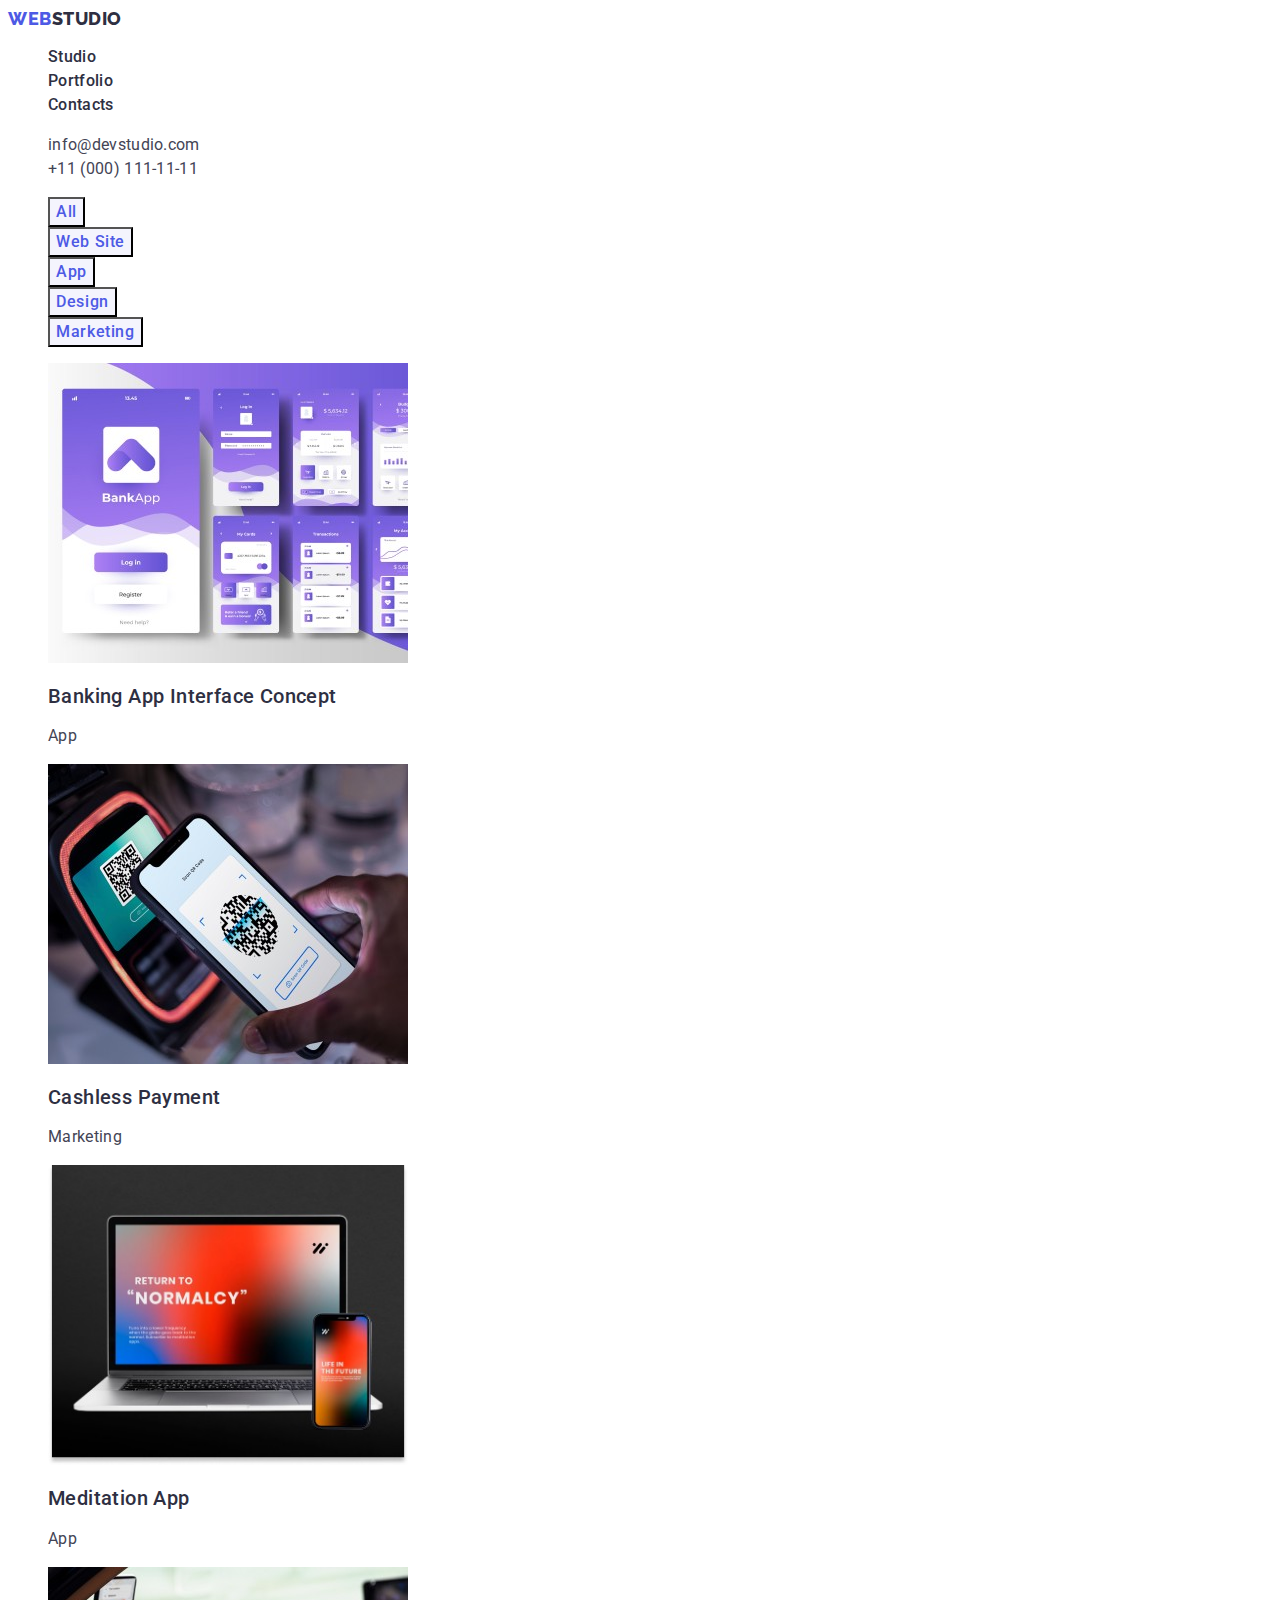
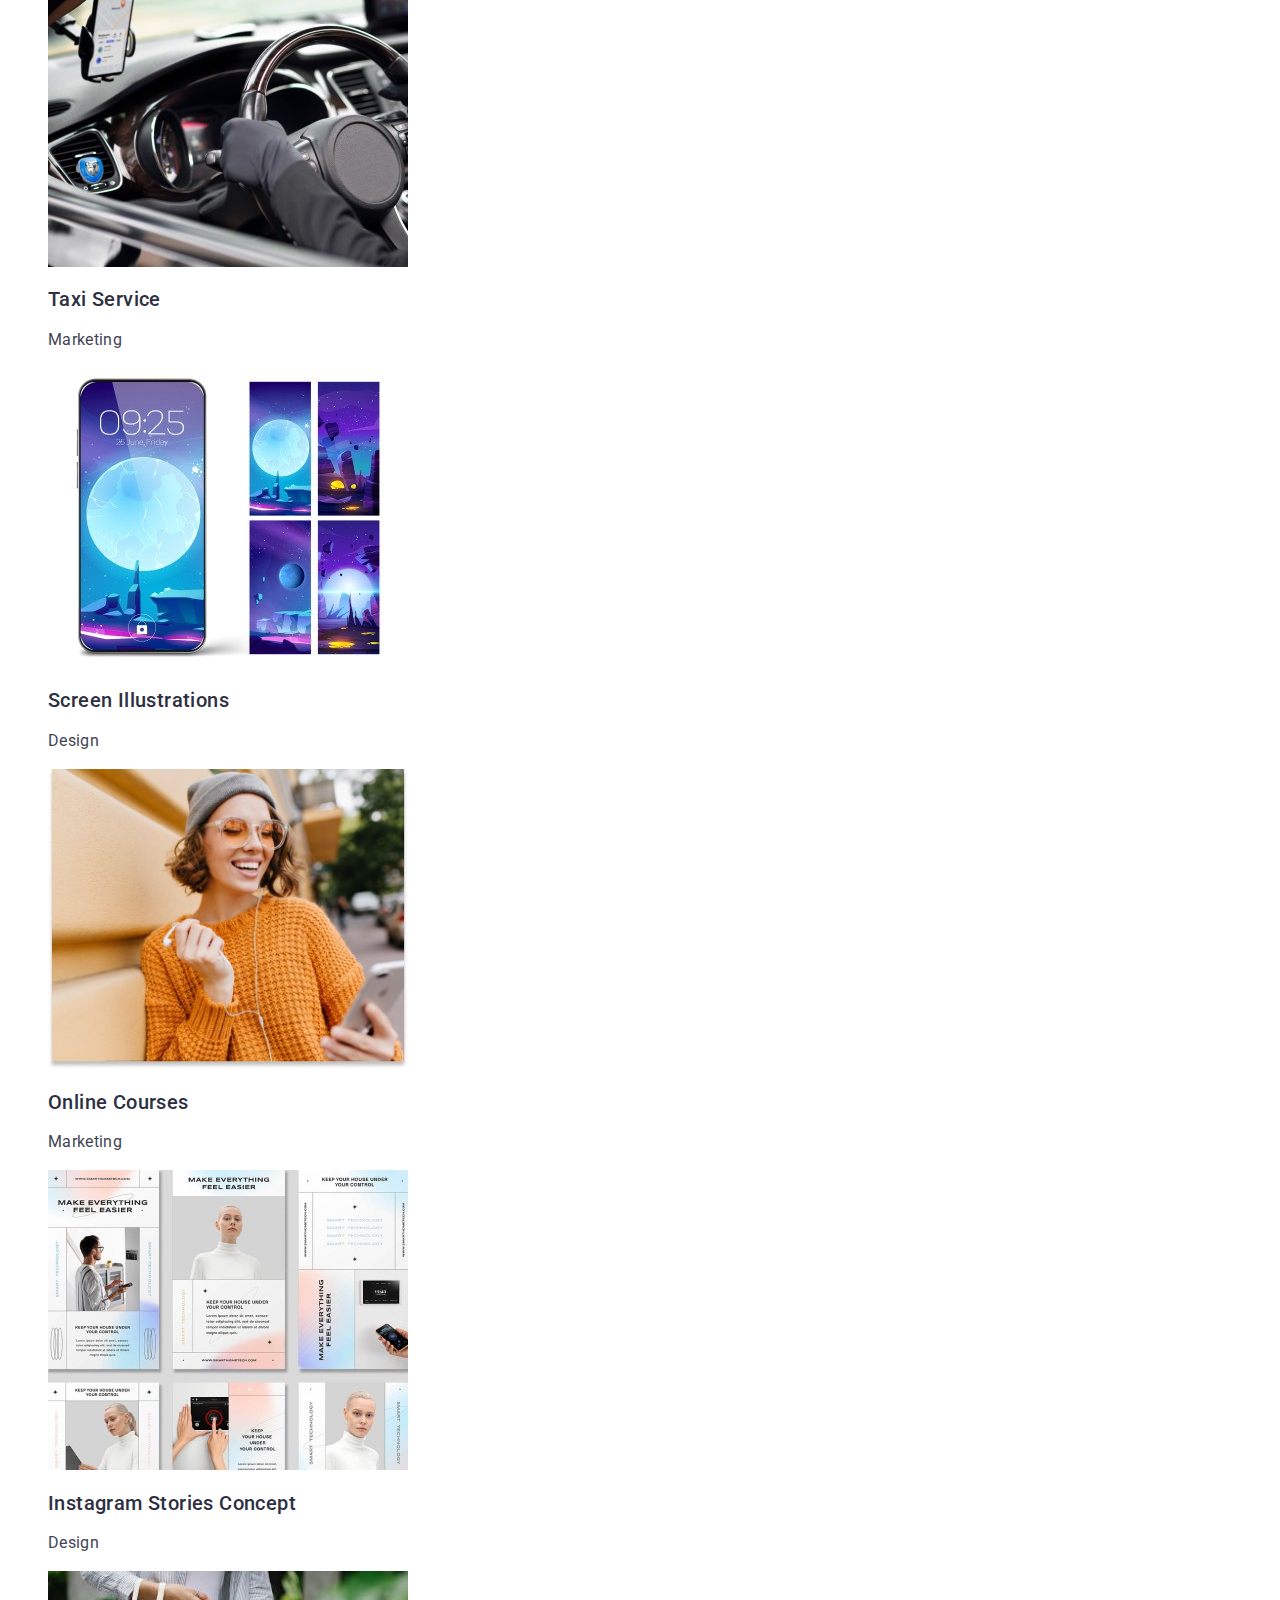
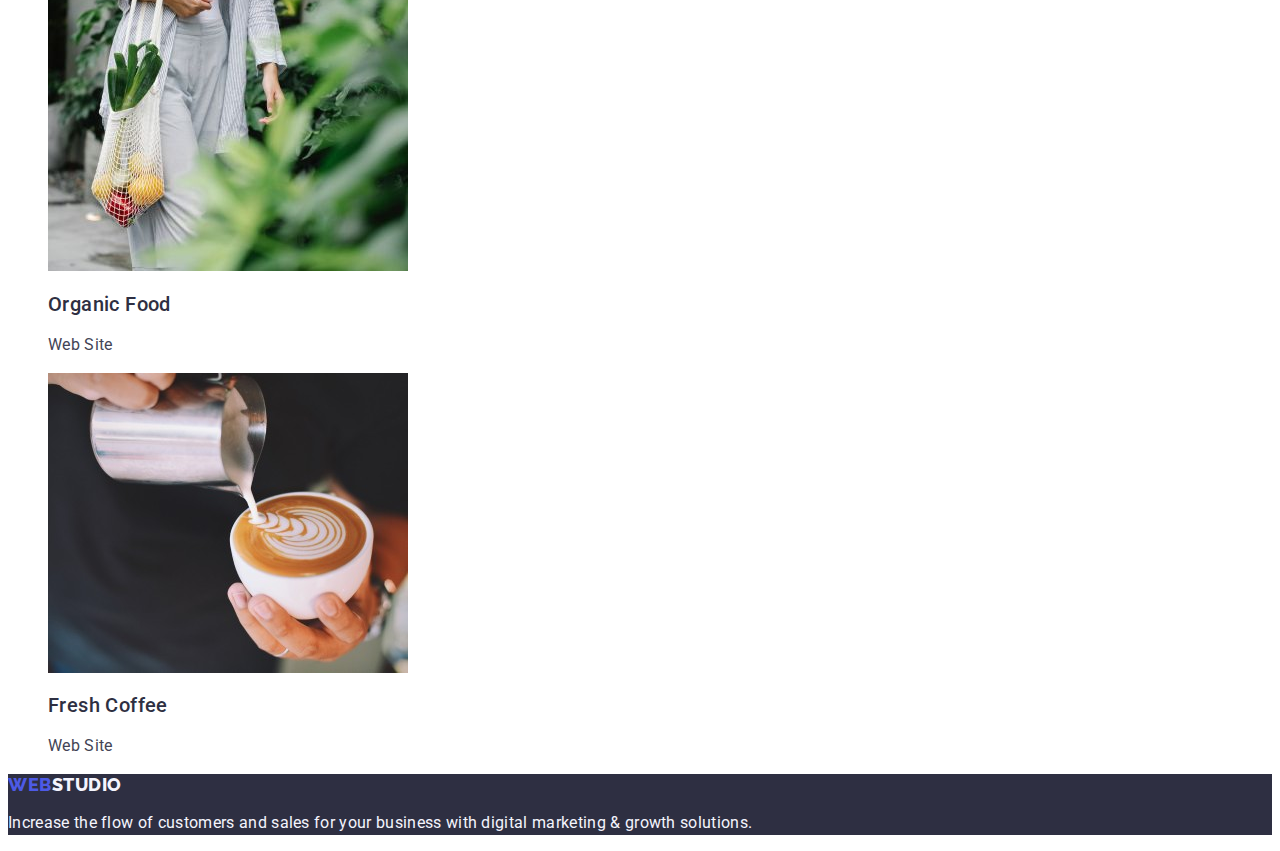
==== portfolio.html @ f13e08d4 "Start" ====
<!DOCTYPE html>
<html lang="en">

<head>
    <meta charset="UTF-8">
    <meta http-equiv="X-UA-Compatible" content="IE=edge">
    <meta name="viewport" content="width=device-width, initial-scale=1.0">
    <meta name="description" content="WebStudio main page">
    <title>WebStudio - Effective Solutions for Your Business!</title>
    <link rel="preconnect" href="https://fonts.googleapis.com">
    <link rel="preconnect" href="https://fonts.gstatic.com" crossorigin>
    <link
        href="https://fonts.googleapis.com/css2?family=Raleway:wght@800&amp;family=Roboto:wght@400;500;700;900&amp;display=swap"
        rel="stylesheet">
    <link rel="stylesheet" href="./css/styles.css">
</head>

<body>
    <header>
        <nav>
            <a href="./index.html" class="logo link">Web<span class="header-studio-color">Studio</span></a>
            <ul class="list">
                <li><a href="./index.html" class="header-link link">Studio</a></li>
                <li><a href="./portfolio.html" class="header-link link">Portfolio</a></li>
                <li><a href="" class="header-link link">Contacts</a></li>
            </ul>
        </nav>
        <address class="header-address">
            <ul class="list">
                <li> <a href="mailto:info@devstudio.com" class="contact-link link">info@devstudio.com</a> </li>
                <li> <a href="tel:+110001111111" class="contact-link link">+11 (000) 111-11-11</a> </li>
            </ul>
        </address>
    </header>

    <main>
        <section>
            <h1 hidden> Our works </h1>

            <ul class="list">
                <li><button type="button" class="portfolio-filter-button">All</button></li>
                <li><button type="button" class="portfolio-filter-button">Web Site</button></li>
                <li><button type="button" class="portfolio-filter-button">App</button></li>
                <li><button type="button" class="portfolio-filter-button">Design</button></li>
                <li><button type="button" class="portfolio-filter-button">Marketing</button></li>
            </ul>

            <ul class="list">
                <li>
                    <a class="link"> <img src="./images/banking-app-interface.jpg" alt="The interface of a banking app"
                            width="360" height="300">
                        <h2 class="portfolio-project-subhead">Banking App Interface Concept</h2>
                        <p class="portfolio-project-text">App</p>
                    </a>
                </li>
                <li>
                    <a class="link"> <img src="./images/cashless-payment.jpg" alt="A phone scanning QR code for payment"
                            width="360" height="300">
                        <h2 class="portfolio-project-subhead">Cashless Payment</h2>
                        <p class="portfolio-project-text">Marketing</p>
                    </a>
                </li>
                <li>
                    <a class="link"> <img src="./images/meditation-app.jpg"
                            alt="Interface of the meditation app on laptom and phone" width="360" height="300">
                        <h2 class="portfolio-project-subhead">Meditation App</h2>
                        <p class="portfolio-project-text">App</p>
                    </a>
                </li>
                <li>
                    <a class="link"> <img src="./images/taxi-service.jpg"
                            alt="A man driving a car looking at map on his phone" width="360" height="300">
                        <h2 class="portfolio-project-subhead">Taxi Service</h2>
                        <p class="portfolio-project-text">Marketing</p>
                    </a>
                </li>
                <li>
                    <a class="link"> <img src="./images/screen-illustrations.jpg"
                            alt=" Wallpapers with the Moon on a phone" width="360" height="300">
                        <h2 class="portfolio-project-subhead">Screen Illustrations</h2>
                        <p class="portfolio-project-text">Design</p>
                    </a>
                </li>
                <li>
                    <a class="link"> <img src="./images/online-courses.jpg" alt="A happy woman looking at her phone"
                            width="360" height="300">
                        <h2 class="portfolio-project-subhead">Online Courses</h2>
                        <p class="portfolio-project-text">Marketing</p>
                    </a>
                </li>
                <li>
                    <a class="link"> <img src="./images/instagram-stories.jpg"
                            alt="Various examples of stylelized Instagram stories" width="360" height="300">
                        <h2 class="portfolio-project-subhead">Instagram Stories Concept</h2>
                        <p class="portfolio-project-text">Design</p>
                    </a>
                </li>
                <li>
                    <a class="link"> <img src="./images/organic-food.jpg"
                            alt="A wooman walking with a bag of vegetables" width="360" height="300">
                        <h2 class="portfolio-project-subhead">Organic Food</h2>
                        <p class="portfolio-project-text">Web Site</p>
                    </a>
                </li>
                <li>
                    <a class="link"> <img src="./images/fresh-coffee.jpg" alt="A man pouring himself a cofee"
                            width="360" height="300">
                        <h2 class="portfolio-project-subhead">Fresh Coffee</h2>
                        <p class="portfolio-project-text">Web Site</p>
                    </a>
                </li>
            </ul>
        </section>
    </main>

    <footer class="footer">
        <a href="./index.html" class="logo link">Web<span class="footer-studio-color">Studio</span></a>
        <p class="copyright-text">Increase the flow of customers and sales for your business with digital marketing &
            growth solutions.</p>
    </footer>
</body>

</html>
---- css/styles.css ----
:root {
    --iris-color: #4D5AE5;
    --ocean-color: #404BBF;
    --navyblue-color: #2E2F42;
    --green-color: #31D0AA;
    --slate-color: #434455;
    --light-slate-color: #8E8F99;
    --cornflower-color: #E7E9FC;
    --cloud-color: #F4F4FD;
    --navyblue-modal-color: rgba(46, 47, 66, 0.4);
    --grey-color: rgba(46, 47, 66, 0.7);
    --white-color: #FFFFFF;
    --dairy-color: #FCFCFC;
 }
 
 body {
    font-family: 'Roboto',sans-serif;
    color: #434455;
    background-color: #FFFFFF;
}

.logo {
    color: #4d5ae5;
    font-family: "Raleway", sans-serif;
    font-weight: 800;
    font-size: 18px;
    line-height: 1.17;
    letter-spacing: 0.03em;
    text-transform: uppercase;
}

.link {
    text-decoration: none
}

.list {
    list-style-type: none;
}

.header-studio-color {
    color: #2E2F42;
    font-family: "Raleway", sans-serif;
    font-weight: 800;
    font-size: 18px;
    line-height: 1.17;
    letter-spacing: 0.03em;
    text-transform: uppercase;
}


.header-link {
    font-weight: 500;
    font-size: 16px;
    line-height: 1.5;
    letter-spacing: 0.02em;
    color: #2E2F42;
}

.header-link:hover {
    color: #404BBF;
}

.header-link:focus {
    color: #404BBF;
}

.header-address {
    color: #434455;
    font-style: normal;
}

.contact-link {
    font-weight: 400;
    font-size: 16px;
    line-height: 1.5;
    letter-spacing: 0.02em;
    font-style: normal;
    color: #434455;
}
.contact-link:hover {
    color: #404BBF;
}

.contact-link:focus {
    color: #404BBF;
}

.footer {
    background-color: #2E2F42;
}

.footer-studio-color {
    color: #F4F4FD;
}

.copyright-text {
    font-size: 16px;
    line-height: 1.5;
    letter-spacing: 0.02em;
    color: #F4F4FD;
}

.hero-section {
    background-color: #2E2F42;
}

.hero-head {
    color: #FFFFFF;
    font-weight: 700;
    font-size: 56px;
    line-height: 60px;    
    text-align: center;
    letter-spacing: 0.02em;
    line-height: 1.07;
}

.studio-hero-button {
    background-color: #4D5AE5;
    color: #FFFFFF;
    cursor: pointer;
    font-family: "Roboto", sans-serif;
    font-weight: 500;
    font-size: 16px;
    line-height: 1.5;
    letter-spacing: 0.04em;

}

.studio-hero-button:hover {
    background-color: #404BBF;
}

.studio-hero-button:focus {
    background-color: #404BBF;
}

.about-us-head {
    font-weight: 500;
    font-size: 20px;
    line-height: 1.2;    
    letter-spacing: 0.02em;
    color: #2E2F42;
}

.about-us-text {
    font-size: 16px;
    line-height: 1.5;
    letter-spacing: 0.02em;
    color: #434455;
}

.we-doing-head {
    font-weight: 700;
    font-size: 36px;
    line-height: 1.11;    
    text-align: center;
    letter-spacing: 0.02em;
    text-transform: capitalize;
    color: #2E2F42;
}
.our-team-section {
    background-color: #F4F4FD;
}

.our-team-head {
    font-weight: 700;
    font-size: 36px;
    line-height: 1.11;
    text-align: center;
    letter-spacing: 0.02em;
    text-transform: capitalize;
    color: #2E2F42;
}

.our-team-item {
    background-color: #FFFFFF;
}

.our-team-subhead {
    font-weight: 500;
    font-size: 20px;
    line-height: 1.2;
    text-align: center;
    letter-spacing: 0.02em;
    color: #2E2F42;
}

.our-team-text{
    font-size: 16px;
    line-height: 1.5;
    text-align: center;
    letter-spacing: 0.02em;
    color: #434455;
}

.portfolio-filter-button {
    color: #4D5AE5;
    background-color: #F4F4FD;
    font-family: "Roboto", sans-serif;
    font-weight: 500;
    font-size: 16px;
    line-height: 1.5;
    text-align: center;
    letter-spacing: 0.04em;
    cursor: pointer;
}

.portfolio-filter-button:hover {
    color: #FFFFFF;
    background-color: #404BBF;
}

.portfolio-filter-button:focus {
    color: #FFFFFF;
    background-color: #404BBF;
}

.portfolio-project-subhead {
    font-weight: 500;
    font-size: 20px;
    line-height: 1.2;
    letter-spacing: 0.02em;
    color: #2E2F42;
}

.portfolio-project-text {
    font-size: 16px;
    line-height: 1.5;
    letter-spacing: 0.02em;
    color: #434455;
}
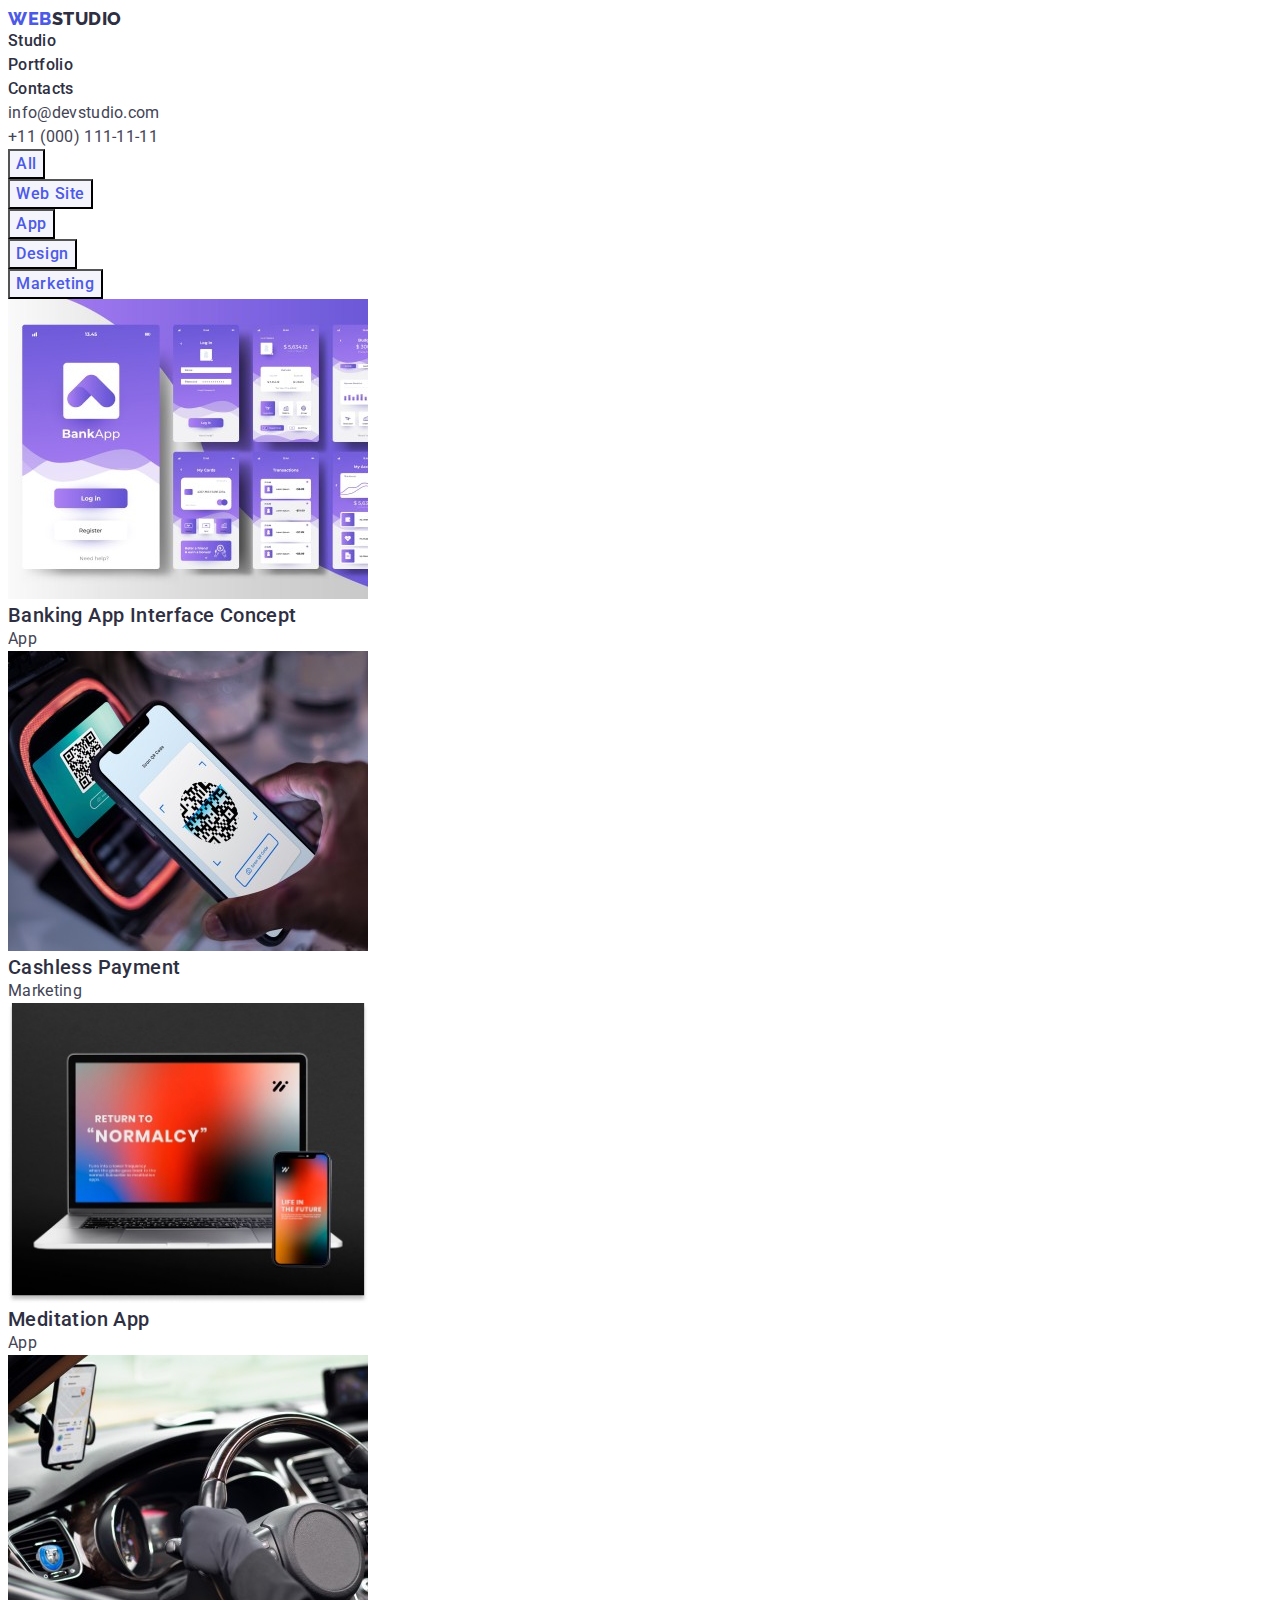
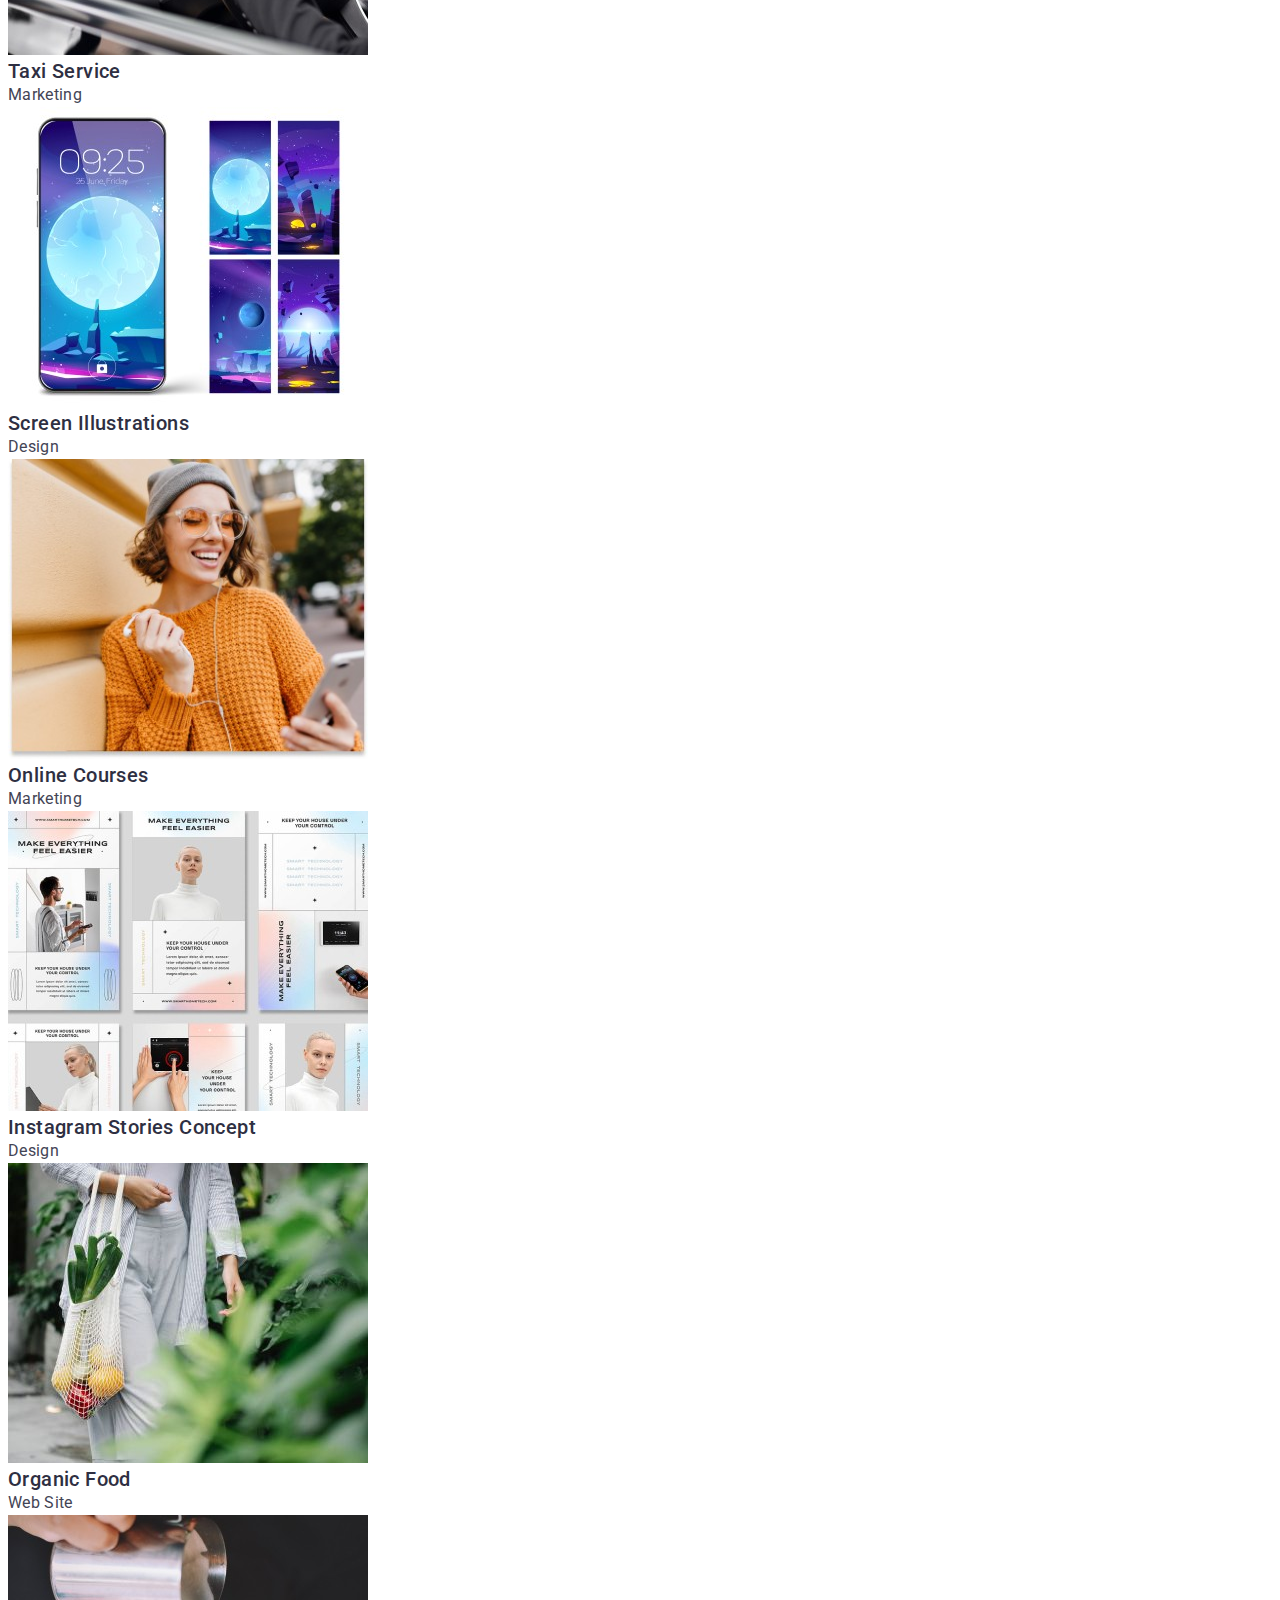
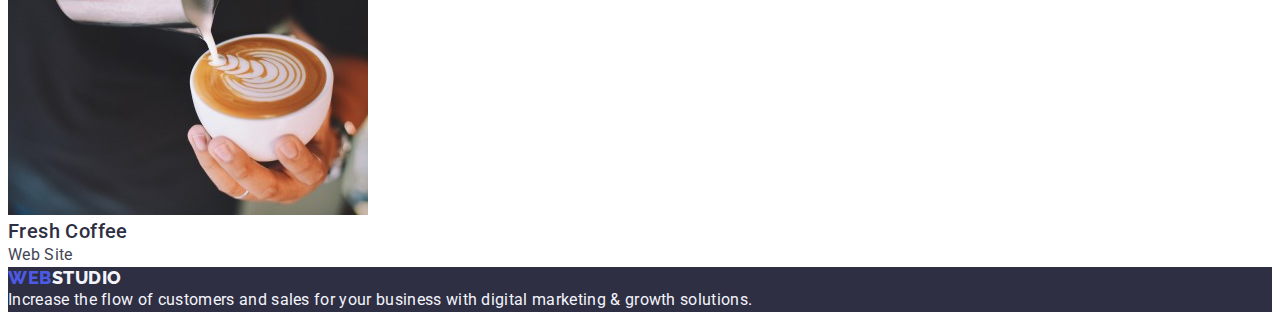
==== commit 414ea6be: "start 1" ====
--- a/portfolio.html
+++ b/portfolio.html
@@ -12,6 +12,10 @@
     <link
         href="https://fonts.googleapis.com/css2?family=Raleway:wght@800&amp;family=Roboto:wght@400;500;700;900&amp;display=swap"
         rel="stylesheet">
+    <link rel="stylesheet" href="https://cdnjs.cloudflare.com/ajax/libs/modern-normalize/2.0.0/modern-normalize.min.css"
+        integrity="sha512-4xo8blKMVCiXpTaLzQSLSw3KFOVPWhm/TRtuPVc4WG6kUgjH6J03IBuG7JZPkcWMxJ5huwaBpOpnwYElP/m6wg=="
+        crossorigin="anonymous" referrerpolicy="no-referrer" />
+
     <link rel="stylesheet" href="./css/styles.css">
 </head>
 
--- a/css/styles.css
+++ b/css/styles.css
@@ -1,231 +1,247 @@
- :root {
-    --iris-color: #4D5AE5;
-    --ocean-color: #404BBF;
-    --navyblue-color: #2E2F42;
-    --green-color: #31D0AA;
-    --slate-color: #434455;
-    --light-slate-color: #8E8F99;
-    --cornflower-color: #E7E9FC;
-    --cloud-color: #F4F4FD;
-    --navyblue-modal-color: rgba(46, 47, 66, 0.4);
-    --grey-color: rgba(46, 47, 66, 0.7);
-    --white-color: #FFFFFF;
-    --dairy-color: #FCFCFC;
- }
- 
- body {
-    font-family: 'Roboto',sans-serif;
-    color: #434455;
-    background-color: #FFFFFF;
+:root {
+  --iris-color: #4d5ae5;
+  --ocean-color: #404bbf;
+  --navyblue-color: #2e2f42;
+  --green-color: #31d0aa;
+  --slate-color: #434455;
+  --light-slate-color: #8e8f99;
+  --cornflower-color: #e7e9fc;
+  --cloud-color: #f4f4fd;
+  --navyblue-modal-color: rgba(46, 47, 66, 0.4);
+  --grey-color: rgba(46, 47, 66, 0.7);
+  --white-color: #ffffff;
+  --dairy-color: #fcfcfc;
+}
+
+body {
+  font-family: "Roboto", sans-serif;
+  color: #434455;
+  background-color: #ffffff;
+}
+
+p,
+ul,
+ol,
+h1,
+h2,
+h3,
+h4,
+h5,
+h6 {
+  margin: 0;
+}
+
+ul {
+  margin-top: 0;
+  margin-bottom: 0;
+  padding-left: 0;
 }
 
 .logo {
-    color: #4d5ae5;
-    font-family: "Raleway", sans-serif;
-    font-weight: 800;
-    font-size: 18px;
-    line-height: 1.17;
-    letter-spacing: 0.03em;
-    text-transform: uppercase;
+  color: #4d5ae5;
+  font-family: "Raleway", sans-serif;
+  font-weight: 800;
+  font-size: 18px;
+  line-height: 1.17;
+  letter-spacing: 0.03em;
+  text-transform: uppercase;
 }
 
 .link {
-    text-decoration: none
+  text-decoration: none;
 }
 
 .list {
-    list-style-type: none;
+  list-style-type: none;
 }
 
 .header-studio-color {
-    color: #2E2F42;
-    font-family: "Raleway", sans-serif;
-    font-weight: 800;
-    font-size: 18px;
-    line-height: 1.17;
-    letter-spacing: 0.03em;
-    text-transform: uppercase;
-}
-
+  color: #2e2f42;
+  font-family: "Raleway", sans-serif;
+  font-weight: 800;
+  font-size: 18px;
+  line-height: 1.17;
+  letter-spacing: 0.03em;
+  text-transform: uppercase;
+}
 
 .header-link {
-    font-weight: 500;
-    font-size: 16px;
-    line-height: 1.5;
-    letter-spacing: 0.02em;
-    color: #2E2F42;
+  font-weight: 500;
+  font-size: 16px;
+  line-height: 1.5;
+  letter-spacing: 0.02em;
+  color: #2e2f42;
 }
 
 .header-link:hover {
-    color: #404BBF;
+  color: #404bbf;
 }
 
 .header-link:focus {
-    color: #404BBF;
+  color: #404bbf;
 }
 
 .header-address {
-    color: #434455;
-    font-style: normal;
+  color: #434455;
+  font-style: normal;
 }
 
 .contact-link {
-    font-weight: 400;
-    font-size: 16px;
-    line-height: 1.5;
-    letter-spacing: 0.02em;
-    font-style: normal;
-    color: #434455;
+  font-weight: 400;
+  font-size: 16px;
+  line-height: 1.5;
+  letter-spacing: 0.02em;
+  font-style: normal;
+  color: #434455;
 }
 .contact-link:hover {
-    color: #404BBF;
+  color: #404bbf;
 }
 
 .contact-link:focus {
-    color: #404BBF;
+  color: #404bbf;
 }
 
 .footer {
-    background-color: #2E2F42;
+  background-color: #2e2f42;
 }
 
 .footer-studio-color {
-    color: #F4F4FD;
+  color: #f4f4fd;
 }
 
 .copyright-text {
-    font-size: 16px;
-    line-height: 1.5;
-    letter-spacing: 0.02em;
-    color: #F4F4FD;
+  font-size: 16px;
+  line-height: 1.5;
+  letter-spacing: 0.02em;
+  color: #f4f4fd;
 }
 
 .hero-section {
-    background-color: #2E2F42;
+  background-color: #2e2f42;
 }
 
 .hero-head {
-    color: #FFFFFF;
-    font-weight: 700;
-    font-size: 56px;
-    line-height: 60px;    
-    text-align: center;
-    letter-spacing: 0.02em;
-    line-height: 1.07;
+  color: #ffffff;
+  font-weight: 700;
+  font-size: 56px;
+  line-height: 60px;
+  text-align: center;
+  letter-spacing: 0.02em;
+  line-height: 1.07;
 }
 
 .studio-hero-button {
-    background-color: #4D5AE5;
-    color: #FFFFFF;
-    cursor: pointer;
-    font-family: "Roboto", sans-serif;
-    font-weight: 500;
-    font-size: 16px;
-    line-height: 1.5;
-    letter-spacing: 0.04em;
-
+  background-color: #4d5ae5;
+  color: #ffffff;
+  cursor: pointer;
+  font-family: "Roboto", sans-serif;
+  font-weight: 500;
+  font-size: 16px;
+  line-height: 1.5;
+  letter-spacing: 0.04em;
 }
 
 .studio-hero-button:hover {
-    background-color: #404BBF;
+  background-color: #404bbf;
 }
 
 .studio-hero-button:focus {
-    background-color: #404BBF;
+  background-color: #404bbf;
 }
 
 .about-us-head {
-    font-weight: 500;
-    font-size: 20px;
-    line-height: 1.2;    
-    letter-spacing: 0.02em;
-    color: #2E2F42;
+  font-weight: 500;
+  font-size: 20px;
+  line-height: 1.2;
+  letter-spacing: 0.02em;
+  color: #2e2f42;
 }
 
 .about-us-text {
-    font-size: 16px;
-    line-height: 1.5;
-    letter-spacing: 0.02em;
-    color: #434455;
+  font-size: 16px;
+  line-height: 1.5;
+  letter-spacing: 0.02em;
+  color: #434455;
 }
 
 .we-doing-head {
-    font-weight: 700;
-    font-size: 36px;
-    line-height: 1.11;    
-    text-align: center;
-    letter-spacing: 0.02em;
-    text-transform: capitalize;
-    color: #2E2F42;
+  font-weight: 700;
+  font-size: 36px;
+  line-height: 1.11;
+  text-align: center;
+  letter-spacing: 0.02em;
+  text-transform: capitalize;
+  color: #2e2f42;
 }
 .our-team-section {
-    background-color: #F4F4FD;
+  background-color: #f4f4fd;
 }
 
 .our-team-head {
-    font-weight: 700;
-    font-size: 36px;
-    line-height: 1.11;
-    text-align: center;
-    letter-spacing: 0.02em;
-    text-transform: capitalize;
-    color: #2E2F42;
+  font-weight: 700;
+  font-size: 36px;
+  line-height: 1.11;
+  text-align: center;
+  letter-spacing: 0.02em;
+  text-transform: capitalize;
+  color: #2e2f42;
 }
 
 .our-team-item {
-    background-color: #FFFFFF;
+  background-color: #ffffff;
 }
 
 .our-team-subhead {
-    font-weight: 500;
-    font-size: 20px;
-    line-height: 1.2;
-    text-align: center;
-    letter-spacing: 0.02em;
-    color: #2E2F42;
-}
-
-.our-team-text{
-    font-size: 16px;
-    line-height: 1.5;
-    text-align: center;
-    letter-spacing: 0.02em;
-    color: #434455;
+  font-weight: 500;
+  font-size: 20px;
+  line-height: 1.2;
+  text-align: center;
+  letter-spacing: 0.02em;
+  color: #2e2f42;
+}
+
+.our-team-text {
+  font-size: 16px;
+  line-height: 1.5;
+  text-align: center;
+  letter-spacing: 0.02em;
+  color: #434455;
 }
 
 .portfolio-filter-button {
-    color: #4D5AE5;
-    background-color: #F4F4FD;
-    font-family: "Roboto", sans-serif;
-    font-weight: 500;
-    font-size: 16px;
-    line-height: 1.5;
-    text-align: center;
-    letter-spacing: 0.04em;
-    cursor: pointer;
+  color: #4d5ae5;
+  background-color: #f4f4fd;
+  font-family: "Roboto", sans-serif;
+  font-weight: 500;
+  font-size: 16px;
+  line-height: 1.5;
+  text-align: center;
+  letter-spacing: 0.04em;
+  cursor: pointer;
 }
 
 .portfolio-filter-button:hover {
-    color: #FFFFFF;
-    background-color: #404BBF;
+  color: #ffffff;
+  background-color: #404bbf;
 }
 
 .portfolio-filter-button:focus {
-    color: #FFFFFF;
-    background-color: #404BBF;
+  color: #ffffff;
+  background-color: #404bbf;
 }
 
 .portfolio-project-subhead {
-    font-weight: 500;
-    font-size: 20px;
-    line-height: 1.2;
-    letter-spacing: 0.02em;
-    color: #2E2F42;
+  font-weight: 500;
+  font-size: 20px;
+  line-height: 1.2;
+  letter-spacing: 0.02em;
+  color: #2e2f42;
 }
 
 .portfolio-project-text {
-    font-size: 16px;
-    line-height: 1.5;
-    letter-spacing: 0.02em;
-    color: #434455;
-}+  font-size: 16px;
+  line-height: 1.5;
+  letter-spacing: 0.02em;
+  color: #434455;
+}
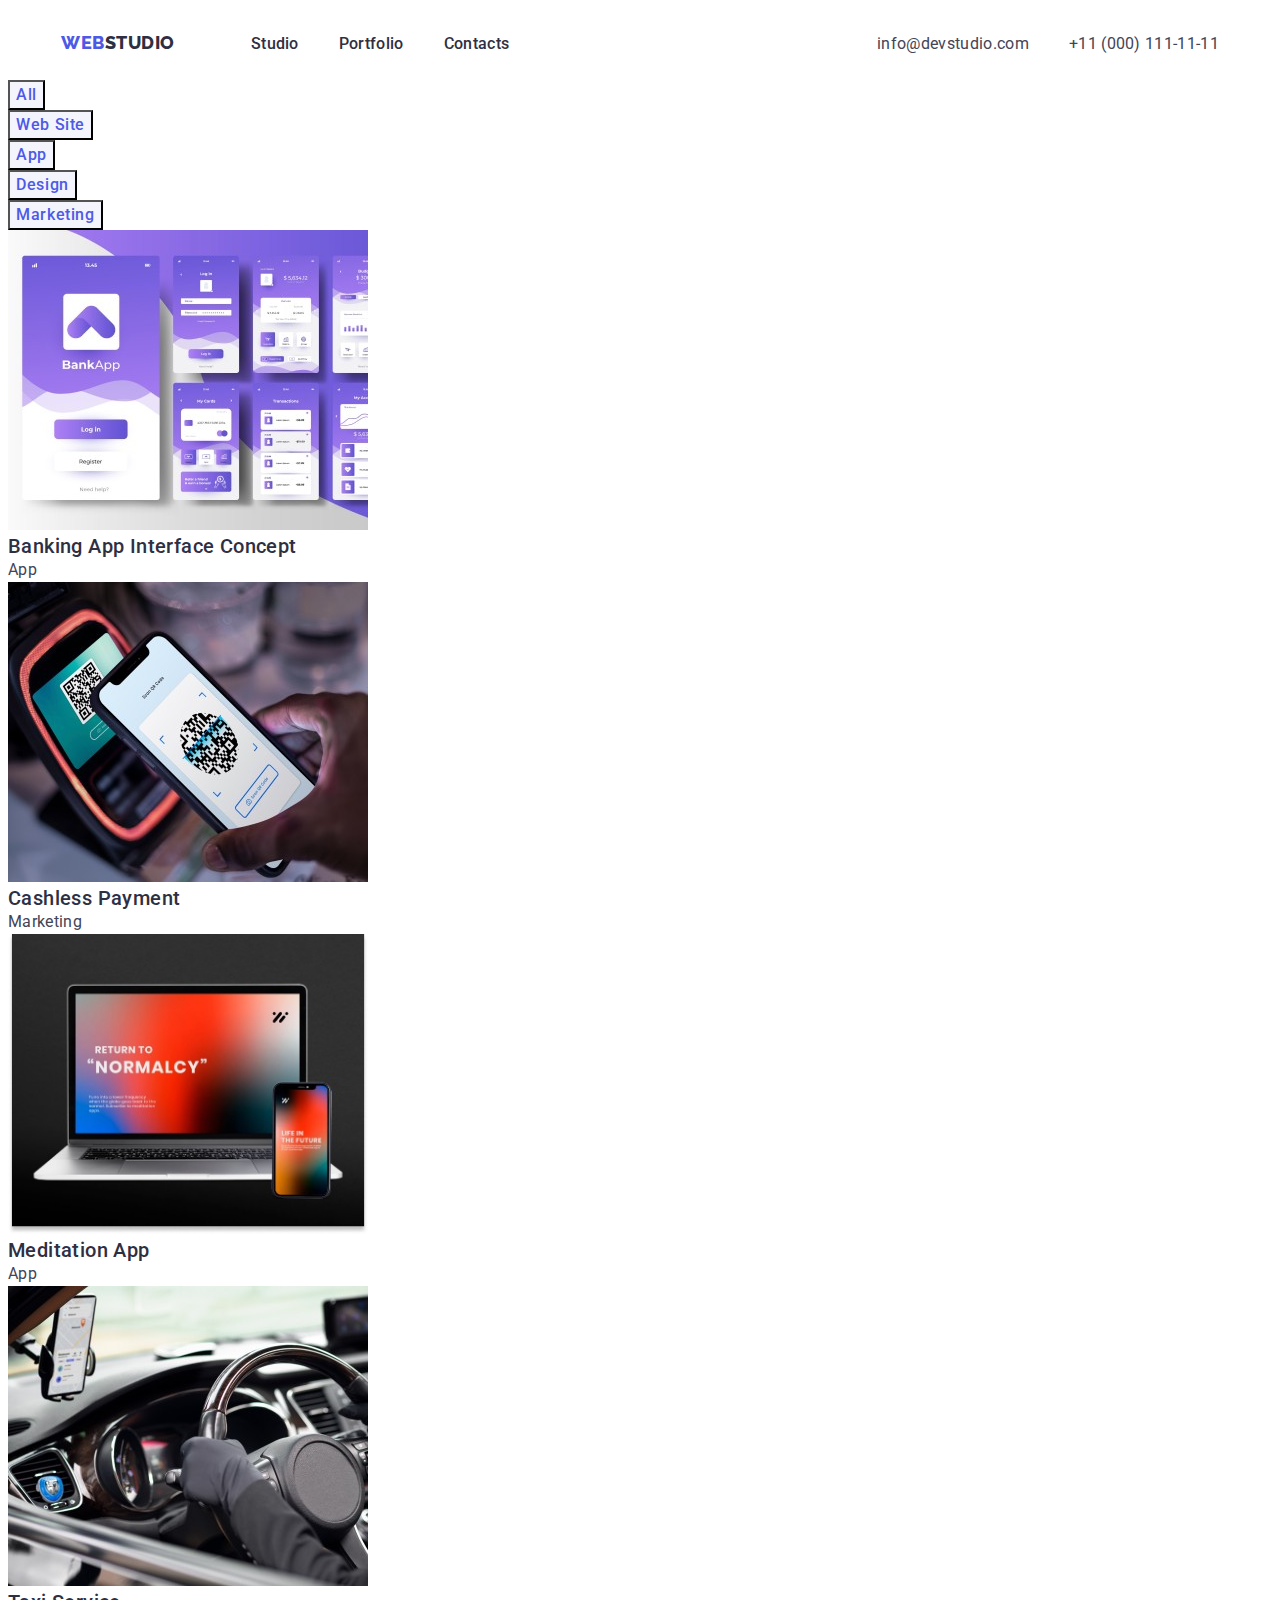
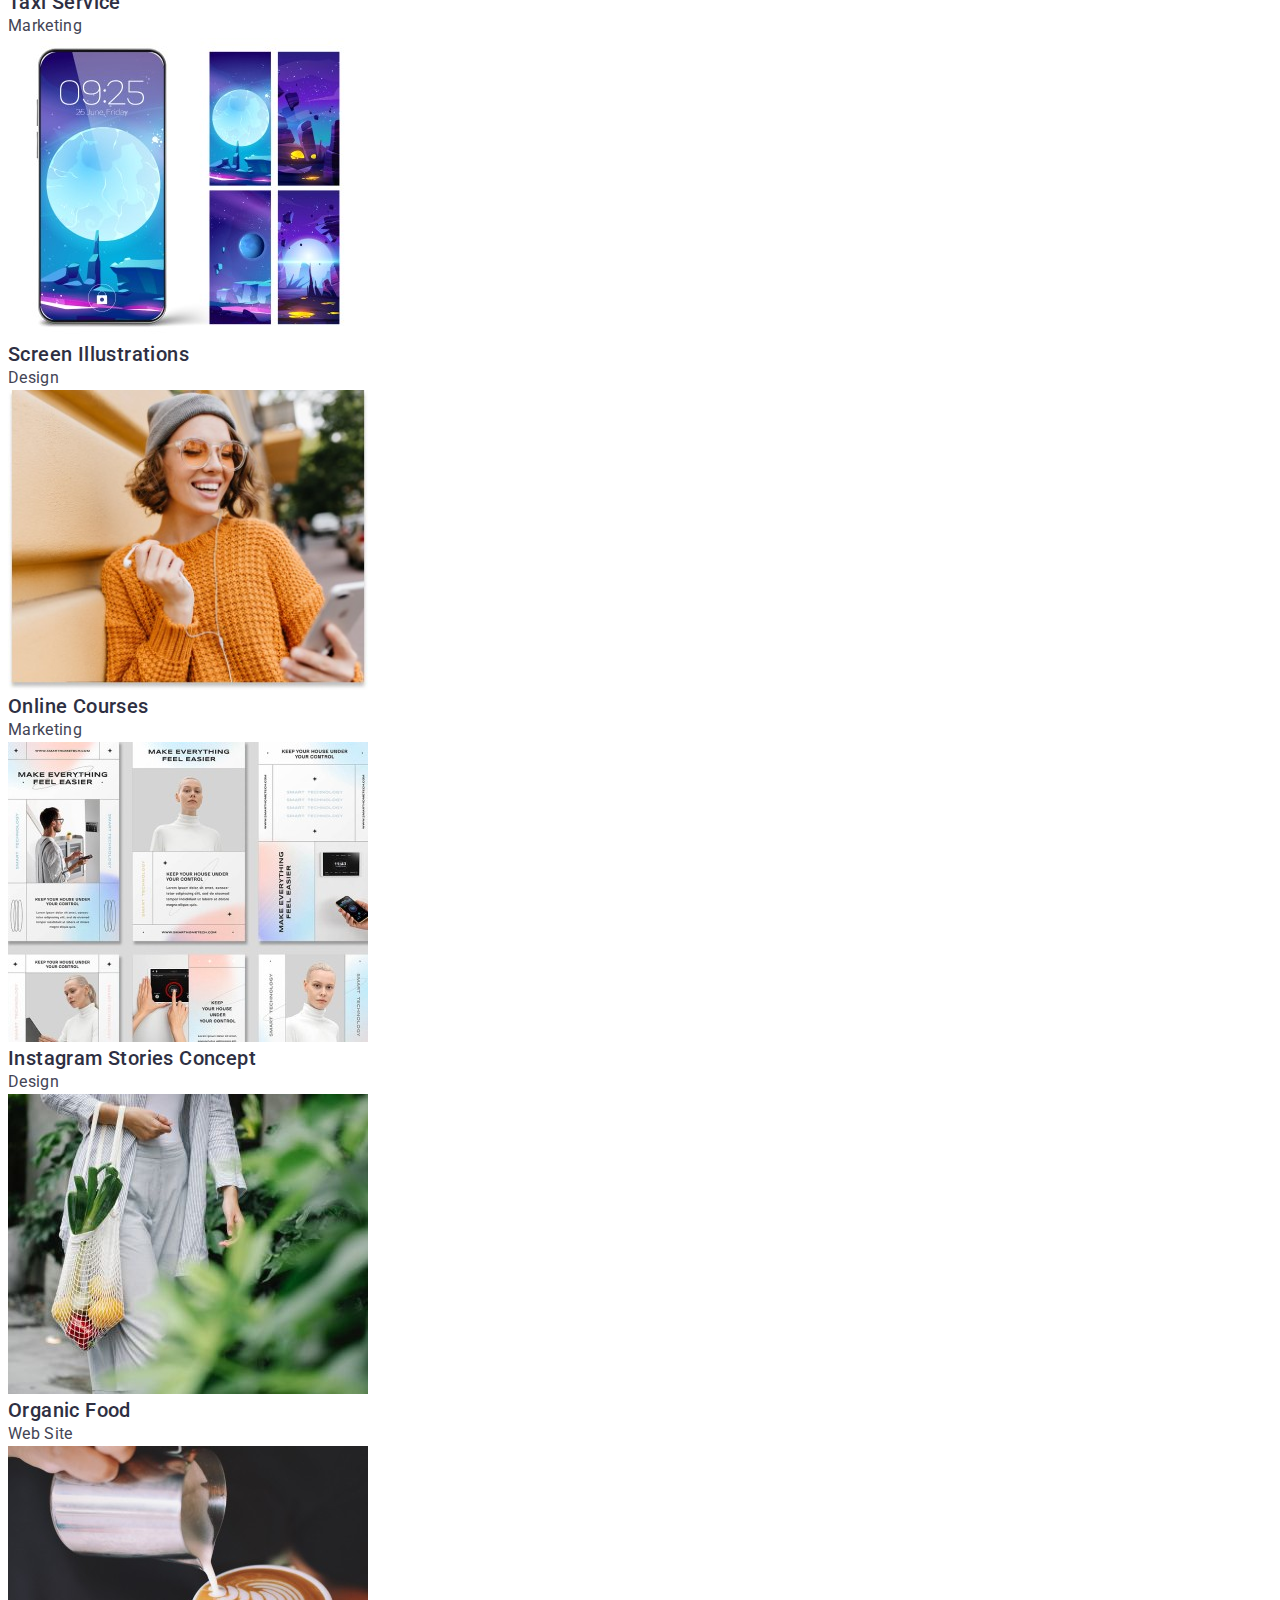
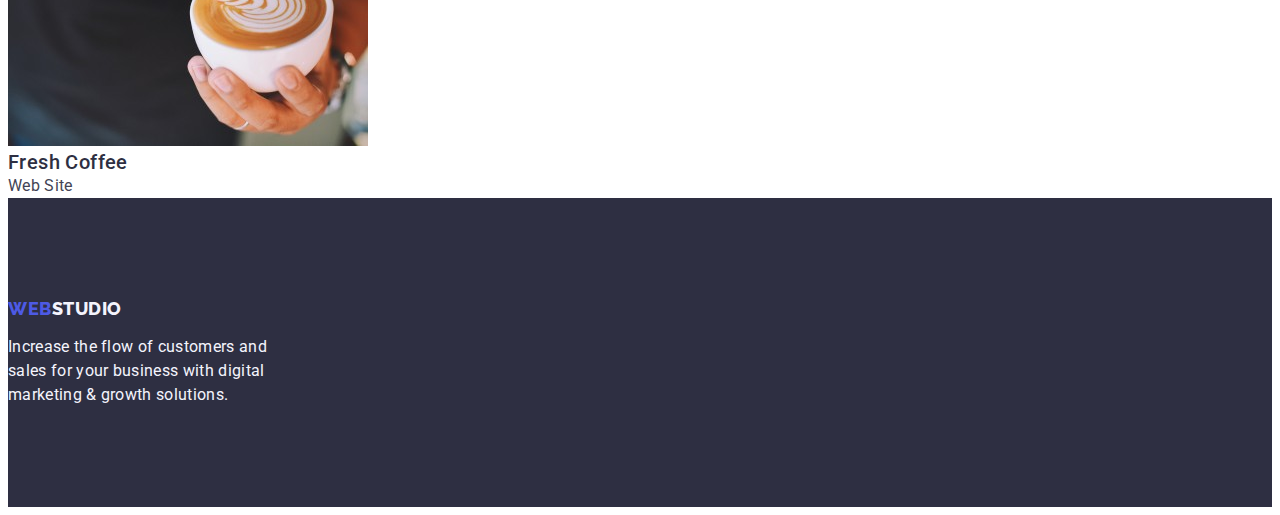
==== commit 4a9c57ef: "Progress 1" ====
--- a/portfolio.html
+++ b/portfolio.html
@@ -20,21 +20,23 @@
 </head>
 
 <body>
-    <header>
-        <nav>
-            <a href="./index.html" class="logo link">Web<span class="header-studio-color">Studio</span></a>
-            <ul class="list">
-                <li><a href="./index.html" class="header-link link">Studio</a></li>
-                <li><a href="./portfolio.html" class="header-link link">Portfolio</a></li>
-                <li><a href="" class="header-link link">Contacts</a></li>
-            </ul>
-        </nav>
-        <address class="header-address">
-            <ul class="list">
-                <li> <a href="mailto:info@devstudio.com" class="contact-link link">info@devstudio.com</a> </li>
-                <li> <a href="tel:+110001111111" class="contact-link link">+11 (000) 111-11-11</a> </li>
-            </ul>
-        </address>
+    <header class="header">
+        <div class="container header-container">
+            <nav class="navigation-wrap">
+                <a href="./index.html" class="logo link">Web<span class="header-studio-color">Studio</span></a>
+                <ul class="list navigation-list">
+                    <li><a href="./index.html" class="header-link link">Studio</a></li>
+                    <li><a href="./portfolio.html" class="header-link link">Portfolio</a></li>
+                    <li><a href="" class="header-link link">Contacts</a></li>
+                </ul>
+            </nav>
+            <address class="header-address">
+                <ul class="list address-list">
+                    <li> <a href="mailto:info@devstudio.com" class="contact-link link">info@devstudio.com</a> </li>
+                    <li> <a href="tel:+110001111111" class="contact-link link">+11 (000) 111-11-11</a> </li>
+                </ul>
+            </address>
+        </div>
     </header>
 
     <main>
--- a/css/styles.css
+++ b/css/styles.css
@@ -55,6 +55,35 @@
   list-style-type: none;
 }
 
+.container {
+  width: 100%;
+  max-width: 1158px;
+  padding-left: 15px;
+  padding-right: 15px;
+  margin: 0 auto;
+}
+
+/* -----------------Header---------------------*/
+
+.header {
+  padding-top: 24px;
+  padding-bottom: 24px;
+}
+
+.header-container {
+  display: flex;
+}
+
+.navigation-wrap {
+  display: flex;
+}
+
+.navigation-list {
+  display: flex;
+  gap: 40px;
+  margin-left: 76px;
+}
+
 .header-studio-color {
   color: #2e2f42;
   font-family: "Raleway", sans-serif;
@@ -84,6 +113,12 @@
 .header-address {
   color: #434455;
   font-style: normal;
+  margin-left: auto;
+}
+
+.address-list {
+  display: flex;
+  gap: 40px;
 }
 
 .contact-link {
@@ -102,8 +137,12 @@
   color: #404bbf;
 }
 
+/* -----------------Footer---------------------*/
+
 .footer {
   background-color: #2e2f42;
+  padding-top: 100px;
+  padding-bottom: 100px;
 }
 
 .footer-studio-color {
@@ -115,10 +154,19 @@
   line-height: 1.5;
   letter-spacing: 0.02em;
   color: #f4f4fd;
-}
+  margin-top: 16px;
+  width: 100%;
+  max-width: 264px;
+}
+
+/* -----------------Studio Hero-----------------*/
 
 .hero-section {
   background-color: #2e2f42;
+  display: flex;
+  flex-direction: column;
+  justify-content: center;
+  align-items: center;
 }
 
 .hero-head {
@@ -129,17 +177,30 @@
   text-align: center;
   letter-spacing: 0.02em;
   line-height: 1.07;
+  width: 100%;
+  max-width: 496px;
+  margin-bottom: 48px;
+  margin-top: 188px;
 }
 
 .studio-hero-button {
   background-color: #4d5ae5;
   color: #ffffff;
+  box-shadow: 0px 4px 4px rgba(0, 0, 0, 0.15);
+  border-radius: 4px;
   cursor: pointer;
   font-family: "Roboto", sans-serif;
   font-weight: 500;
   font-size: 16px;
   line-height: 1.5;
   letter-spacing: 0.04em;
+  display: flex;
+  flex-direction: row;
+  align-items: flex-start;
+  padding: 16px 32px;
+  gap: 10px;
+  border: 0;
+  margin-bottom: 188px;
 }
 
 .studio-hero-button:hover {
@@ -150,6 +211,22 @@
   background-color: #404bbf;
 }
 
+/* ---------------Studio About Us---------------*/
+
+.about-us-section {
+  padding-top: 120px;
+  padding-bottom: 120px;
+}
+
+.about-us-wrap {
+  display: flex;
+  gap: 24px;
+}
+
+.about-us-wrap li {
+  flex-basis: calc((100% - 24px * 3) / 4);
+}
+
 .about-us-head {
   font-weight: 500;
   font-size: 20px;
@@ -163,6 +240,13 @@
   line-height: 1.5;
   letter-spacing: 0.02em;
   color: #434455;
+  margin-top: 8px;
+}
+
+/* ---------------Studio What We Do---------------*/
+
+.we-doing-section {
+  padding-bottom: 120px;
 }
 
 .we-doing-head {
@@ -173,7 +257,20 @@
   letter-spacing: 0.02em;
   text-transform: capitalize;
   color: #2e2f42;
-}
+  margin-bottom: 72px;
+}
+
+.we-doing-list {
+  display: flex;
+  gap: 24px;
+}
+
+.we-doing-list li {
+  flex-basis: calc((100% - 2 * 24px) / 3);
+}
+
+/* ---------------Studio Our Team---------------*/
+
 .our-team-section {
   background-color: #f4f4fd;
 }
@@ -186,6 +283,11 @@
   letter-spacing: 0.02em;
   text-transform: capitalize;
   color: #2e2f42;
+  padding-top: 120px;
+}
+
+.team-list {
+  display: flex;
 }
 
 .our-team-item {
@@ -208,6 +310,8 @@
   letter-spacing: 0.02em;
   color: #434455;
 }
+
+/* ---------------Poertfolio Page---------------*/
 
 .portfolio-filter-button {
   color: #4d5ae5;
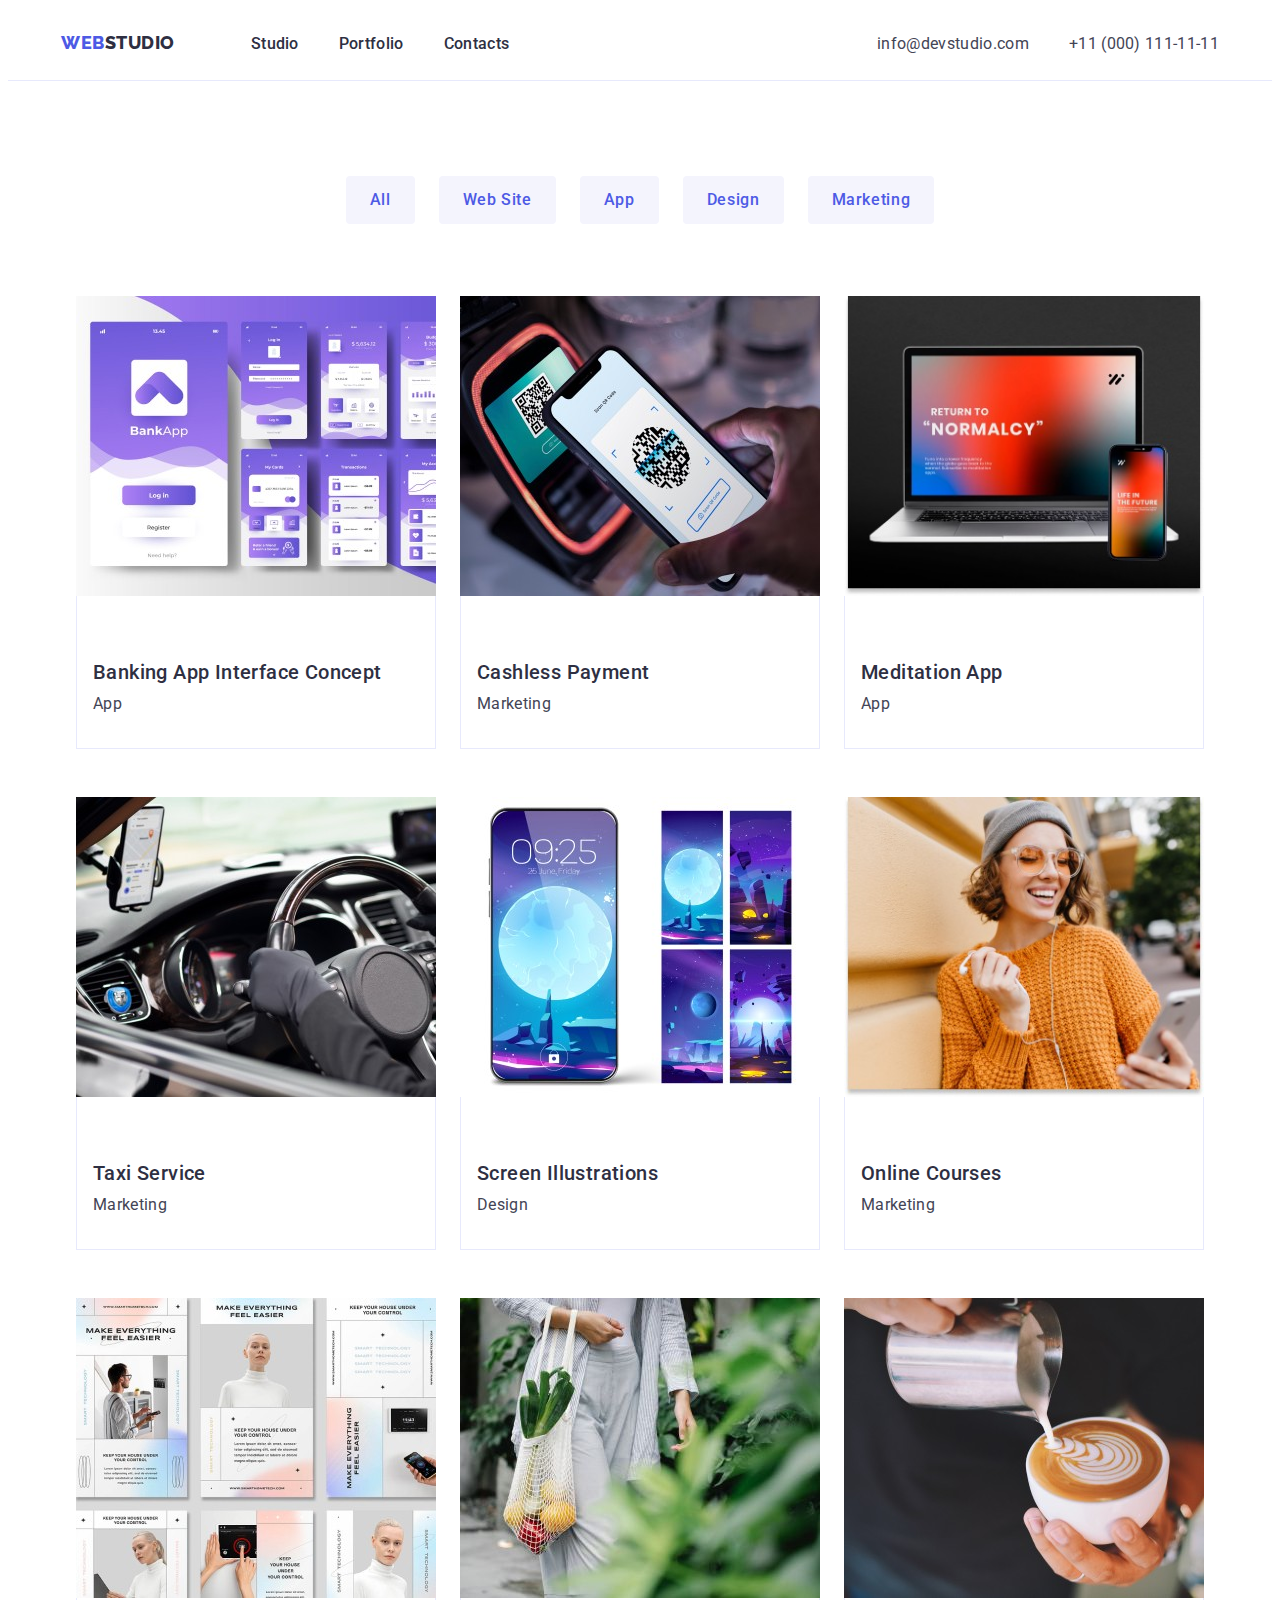
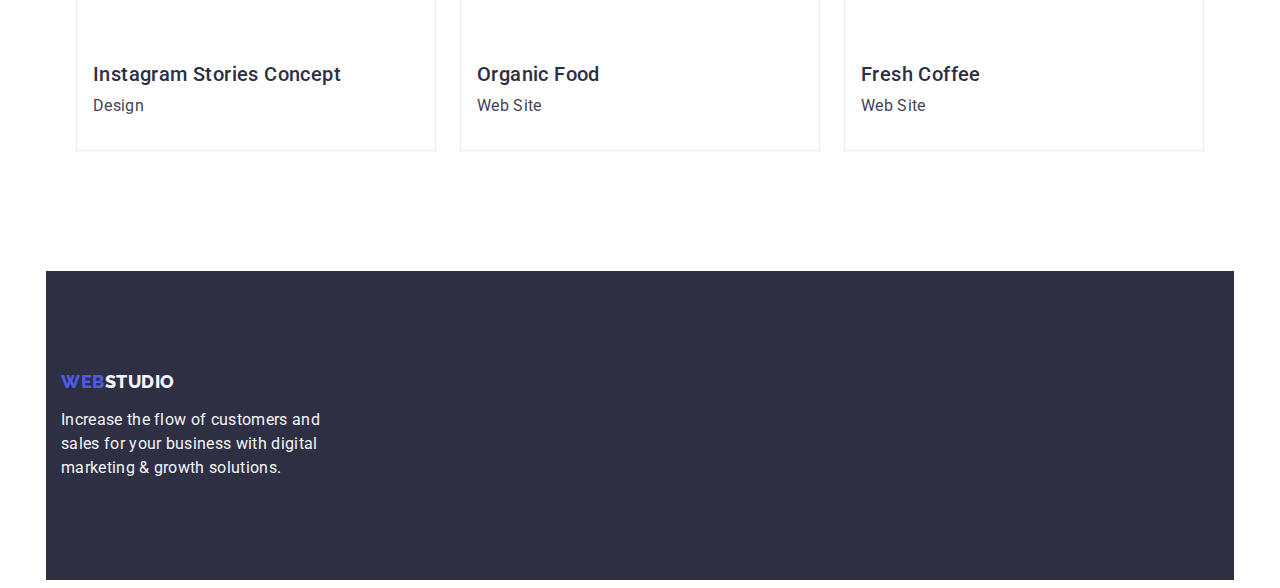
==== commit 5e90c375: "First submission" ====
--- a/portfolio.html
+++ b/portfolio.html
@@ -40,10 +40,10 @@
     </header>
 
     <main>
-        <section>
+        <section class="container portfolio-container">
             <h1 hidden> Our works </h1>
 
-            <ul class="list">
+            <ul class="list portfolio-buttons-wrap">
                 <li><button type="button" class="portfolio-filter-button">All</button></li>
                 <li><button type="button" class="portfolio-filter-button">Web Site</button></li>
                 <li><button type="button" class="portfolio-filter-button">App</button></li>
@@ -51,75 +51,93 @@
                 <li><button type="button" class="portfolio-filter-button">Marketing</button></li>
             </ul>
 
-            <ul class="list">
+            <ul class="list portfolio-project-wrap">
                 <li>
-                    <a class="link"> <img src="./images/banking-app-interface.jpg" alt="The interface of a banking app"
-                            width="360" height="300">
-                        <h2 class="portfolio-project-subhead">Banking App Interface Concept</h2>
-                        <p class="portfolio-project-text">App</p>
+                    <a class="link"> <img src="./images/banking-app-interface.jpg" class="block-images"
+                            alt="The interface of a banking app" width="360" height="300">
+                        <div class="portfolio-item-wrap">
+                            <h2 class="portfolio-project-subhead">Banking App Interface Concept</h2>
+                            <p class="portfolio-project-text">App</p>
+                        </div>
                     </a>
                 </li>
                 <li>
-                    <a class="link"> <img src="./images/cashless-payment.jpg" alt="A phone scanning QR code for payment"
-                            width="360" height="300">
-                        <h2 class="portfolio-project-subhead">Cashless Payment</h2>
-                        <p class="portfolio-project-text">Marketing</p>
+                    <a class="link"> <img src="./images/cashless-payment.jpg" class="block-images"
+                            alt="A phone scanning QR code for payment" width="360" height="300">
+                        <div class="portfolio-item-wrap">
+                            <h2 class="portfolio-project-subhead">Cashless Payment</h2>
+                            <p class="portfolio-project-text">Marketing</p>
+                        </div>
                     </a>
                 </li>
                 <li>
-                    <a class="link"> <img src="./images/meditation-app.jpg"
+                    <a class="link"> <img src="./images/meditation-app.jpg" class="block-images"
                             alt="Interface of the meditation app on laptom and phone" width="360" height="300">
-                        <h2 class="portfolio-project-subhead">Meditation App</h2>
-                        <p class="portfolio-project-text">App</p>
+                        <div class="portfolio-item-wrap">
+                            <h2 class="portfolio-project-subhead">Meditation App</h2>
+                            <p class="portfolio-project-text">App</p>
+                        </div>
                     </a>
                 </li>
                 <li>
-                    <a class="link"> <img src="./images/taxi-service.jpg"
+                    <a class="link"> <img src="./images/taxi-service.jpg" class="block-images"
                             alt="A man driving a car looking at map on his phone" width="360" height="300">
-                        <h2 class="portfolio-project-subhead">Taxi Service</h2>
-                        <p class="portfolio-project-text">Marketing</p>
+                        <div class="portfolio-item-wrap">
+                            <h2 class="portfolio-project-subhead">Taxi Service</h2>
+                            <p class="portfolio-project-text">Marketing</p>
+                        </div>
                     </a>
                 </li>
                 <li>
-                    <a class="link"> <img src="./images/screen-illustrations.jpg"
+                    <a class="link"> <img src="./images/screen-illustrations.jpg" class="block-images"
                             alt=" Wallpapers with the Moon on a phone" width="360" height="300">
-                        <h2 class="portfolio-project-subhead">Screen Illustrations</h2>
-                        <p class="portfolio-project-text">Design</p>
+                        <div class="portfolio-item-wrap">
+                            <h2 class="portfolio-project-subhead">Screen Illustrations</h2>
+                            <p class="portfolio-project-text">Design</p>
+                        </div>
                     </a>
                 </li>
                 <li>
-                    <a class="link"> <img src="./images/online-courses.jpg" alt="A happy woman looking at her phone"
-                            width="360" height="300">
-                        <h2 class="portfolio-project-subhead">Online Courses</h2>
-                        <p class="portfolio-project-text">Marketing</p>
+                    <a class="link"> <img src="./images/online-courses.jpg" class="block-images"
+                            alt="A happy woman looking at her phone" width="360" height="300">
+                        <div class="portfolio-item-wrap">
+                            <h2 class="portfolio-project-subhead">Online Courses</h2>
+                            <p class="portfolio-project-text">Marketing</p>
+                        </div>
                     </a>
                 </li>
                 <li>
-                    <a class="link"> <img src="./images/instagram-stories.jpg"
+                    <a class="link"> <img src="./images/instagram-stories.jpg" class="block-images"
                             alt="Various examples of stylelized Instagram stories" width="360" height="300">
-                        <h2 class="portfolio-project-subhead">Instagram Stories Concept</h2>
-                        <p class="portfolio-project-text">Design</p>
+                        <div class="portfolio-item-wrap">
+                            <h2 class="portfolio-project-subhead">Instagram Stories Concept</h2>
+                            <p class="portfolio-project-text">Design</p>
+                        </div>
                     </a>
                 </li>
                 <li>
-                    <a class="link"> <img src="./images/organic-food.jpg"
+                    <a class="link"> <img src="./images/organic-food.jpg" class="block-images"
                             alt="A wooman walking with a bag of vegetables" width="360" height="300">
-                        <h2 class="portfolio-project-subhead">Organic Food</h2>
-                        <p class="portfolio-project-text">Web Site</p>
+                        <div class="portfolio-item-wrap">
+                            <h2 class="portfolio-project-subhead">Organic Food</h2>
+                            <p class="portfolio-project-text">Web Site</p>
+                        </div>
                     </a>
                 </li>
                 <li>
-                    <a class="link"> <img src="./images/fresh-coffee.jpg" alt="A man pouring himself a cofee"
-                            width="360" height="300">
-                        <h2 class="portfolio-project-subhead">Fresh Coffee</h2>
-                        <p class="portfolio-project-text">Web Site</p>
+                    <a class="link"> <img src="./images/fresh-coffee.jpg" class="block-images"
+                            alt="A man pouring himself a cofee" width="360" height="300">
+                        <div class="portfolio-item-wrap">
+                            <h2 class="portfolio-project-subhead">Fresh Coffee</h2>
+                            <p class="portfolio-project-text">Web Site</p>
+                        </div>
                     </a>
                 </li>
             </ul>
         </section>
     </main>
 
-    <footer class="footer">
+    <footer class="footer container">
         <a href="./index.html" class="logo link">Web<span class="footer-studio-color">Studio</span></a>
         <p class="copyright-text">Increase the flow of customers and sales for your business with digital marketing &
             growth solutions.</p>
--- a/css/styles.css
+++ b/css/styles.css
@@ -31,6 +31,10 @@
   margin: 0;
 }
 
+.block-images {
+  display: block;
+}
+
 ul {
   margin-top: 0;
   margin-bottom: 0;
@@ -68,6 +72,7 @@
 .header {
   padding-top: 24px;
   padding-bottom: 24px;
+  border-bottom: 1px solid #e7e9fc;
 }
 
 .header-container {
@@ -100,6 +105,8 @@
   line-height: 1.5;
   letter-spacing: 0.02em;
   color: #2e2f42;
+  padding-top: 24px;
+  padding-bottom: 24px;
 }
 
 .header-link:hover {
@@ -128,6 +135,8 @@
   letter-spacing: 0.02em;
   font-style: normal;
   color: #434455;
+  padding-top: 24px;
+  padding-bottom: 24px;
 }
 .contact-link:hover {
   color: #404bbf;
@@ -273,6 +282,7 @@
 
 .our-team-section {
   background-color: #f4f4fd;
+  padding-bottom: 120px;
 }
 
 .our-team-head {
@@ -288,6 +298,13 @@
 
 .team-list {
   display: flex;
+  gap: 24px;
+  flex-basis: ((100% - 3 * 24px) / 4);
+  margin-top: 72px;
+}
+
+.team-wrap {
+  margin: 32px 16px;
 }
 
 .our-team-item {
@@ -312,6 +329,10 @@
 }
 
 /* ---------------Poertfolio Page---------------*/
+
+.portfolio-container {
+  padding-top: 95px;
+}
 
 .portfolio-filter-button {
   color: #4d5ae5;
@@ -323,16 +344,41 @@
   text-align: center;
   letter-spacing: 0.04em;
   cursor: pointer;
+  padding: 12px 24px;
+  border: 0;
+  border-radius: 4px;
+}
+
+.portfolio-buttons-wrap {
+  display: flex;
+  justify-content: center;
+  margin-bottom: 72px;
+  gap: 24px;
 }
 
 .portfolio-filter-button:hover {
   color: #ffffff;
   background-color: #404bbf;
+  border-radius: 4px;
+  border: 0;
+  box-shadow: 0px 3px 1px rgba(0, 0, 0, 0.1), 0px 2px 1px rgba(0, 0, 0, 0.08),
+    0px 2px 2px rgba(0, 0, 0, 0.12);
 }
 
 .portfolio-filter-button:focus {
   color: #ffffff;
   background-color: #404bbf;
+  border: 0;
+  box-shadow: 0px 3px 1px rgba(0, 0, 0, 0.1), 0px 2px 1px rgba(0, 0, 0, 0.08),
+    0px 2px 2px rgba(0, 0, 0, 0.12);
+}
+
+.portfolio-project-wrap {
+  display: flex;
+  flex-wrap: wrap;
+  justify-content: center;
+  gap: 48px 24px;
+  padding-bottom: 120px;
 }
 
 .portfolio-project-subhead {
@@ -341,6 +387,7 @@
   line-height: 1.2;
   letter-spacing: 0.02em;
   color: #2e2f42;
+  margin: 32px auto 8px 16px;
 }
 
 .portfolio-project-text {
@@ -348,4 +395,12 @@
   line-height: 1.5;
   letter-spacing: 0.02em;
   color: #434455;
-}
+  margin: 0 auto 32px 16px;
+}
+
+.portfolio-item-wrap {
+  border-bottom: 1px solid #e7e9fc;
+  border-right: 1px solid #e7e9fc;
+  border-left: 1px solid #e7e9fc;
+  padding-top: 32px;
+}
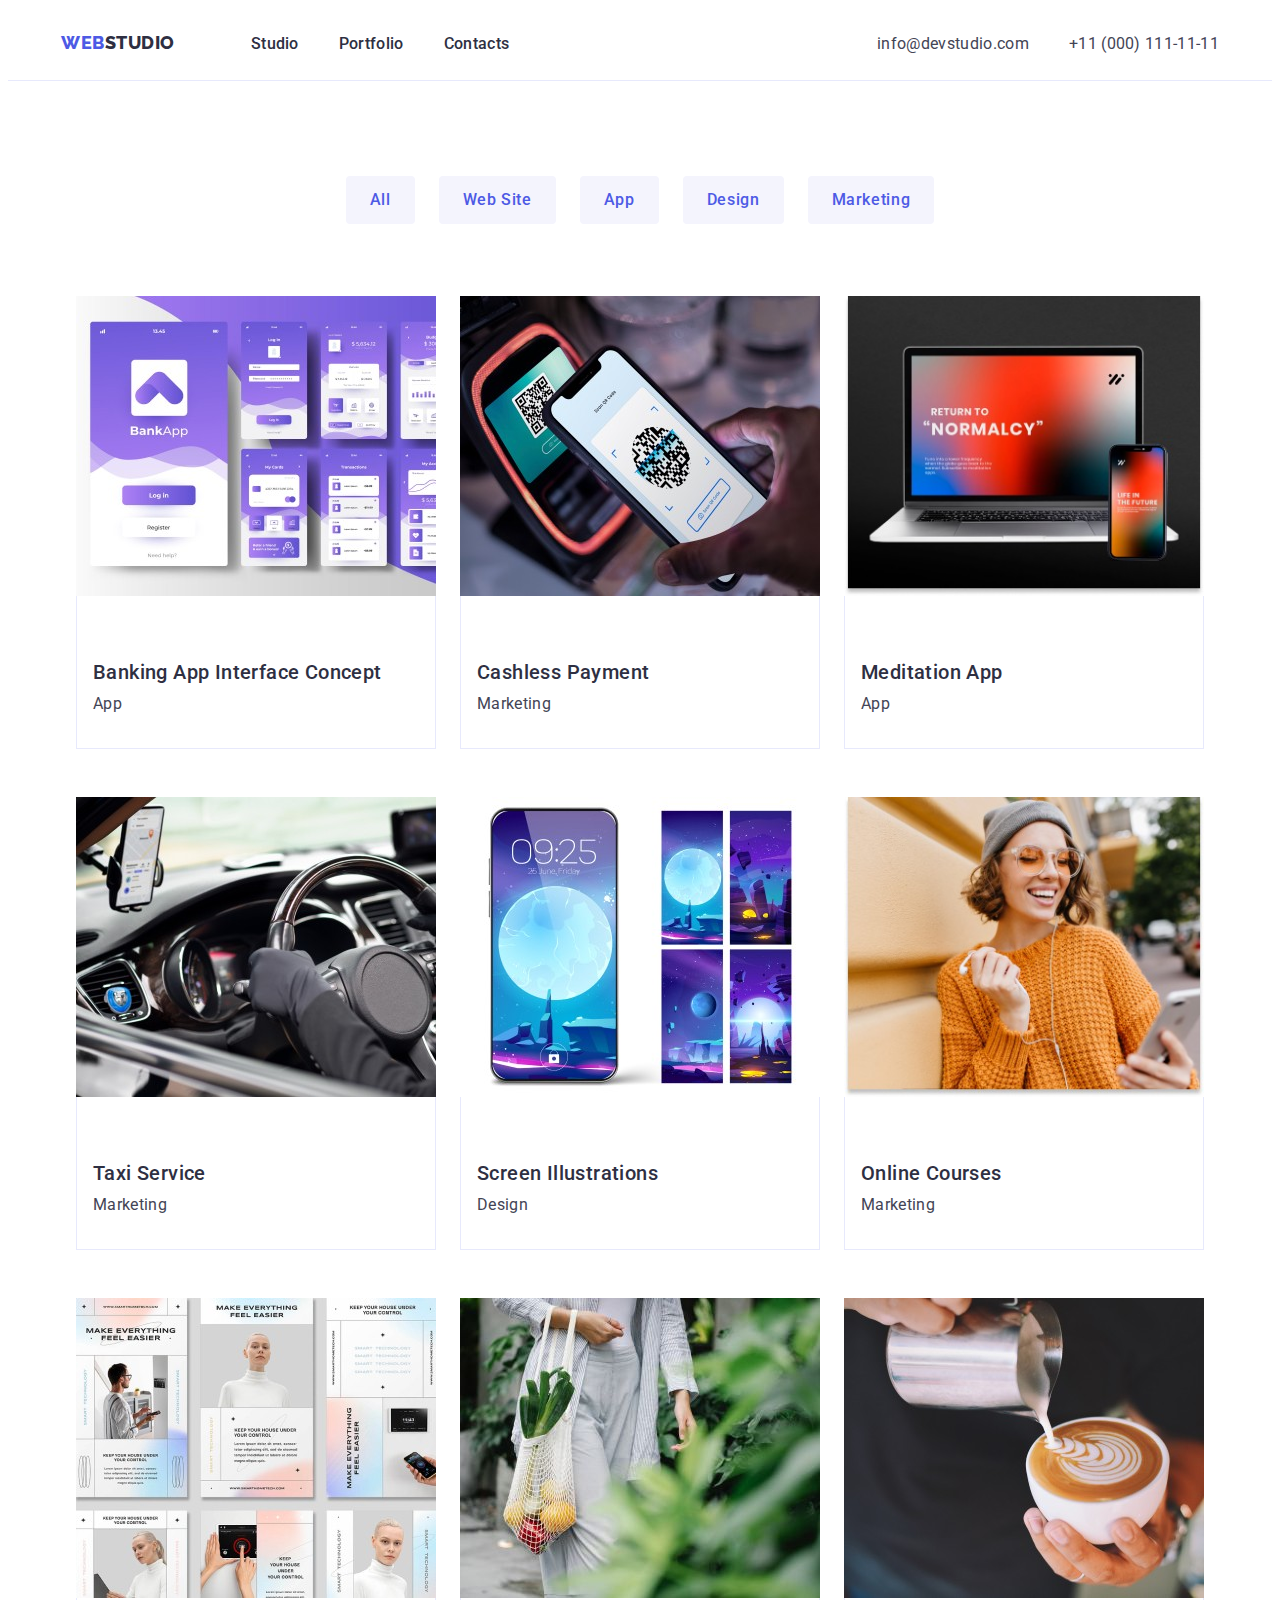
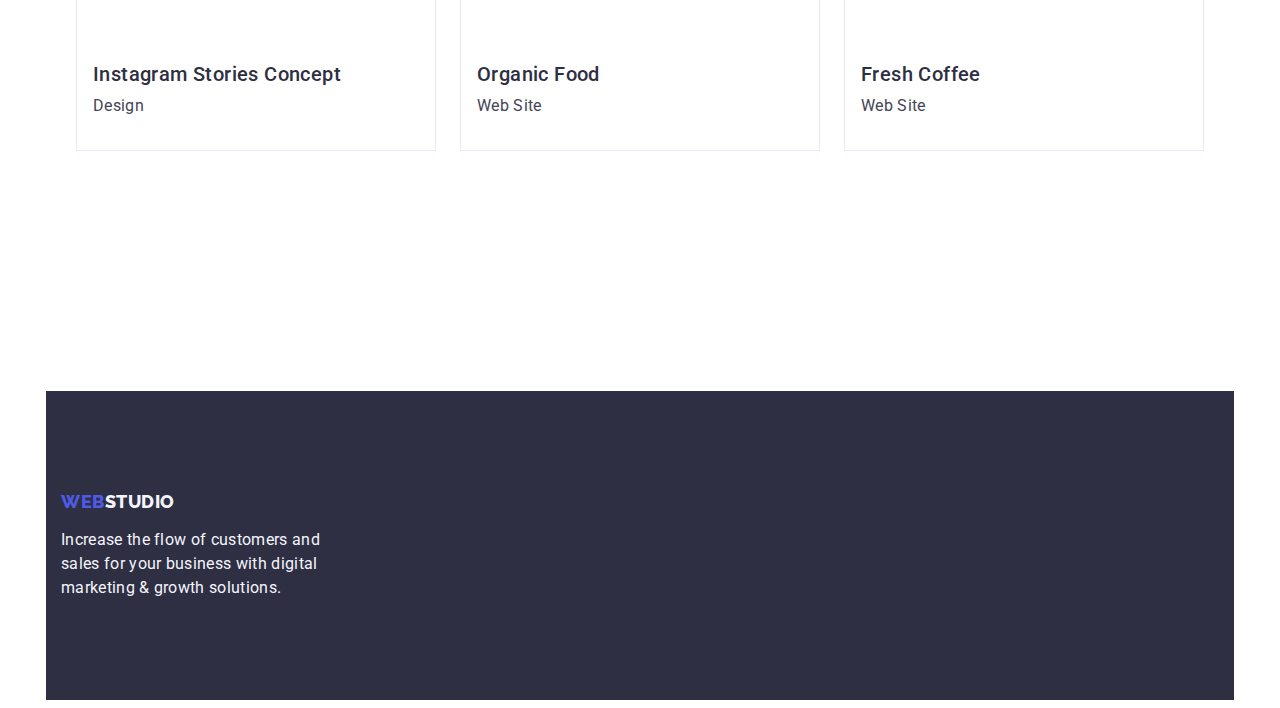
==== commit d5202aa3: "amends 1" ====
--- a/portfolio.html
+++ b/portfolio.html
@@ -40,7 +40,7 @@
     </header>
 
     <main>
-        <section class="container portfolio-container">
+        <section class="container section">
             <h1 hidden> Our works </h1>
 
             <ul class="list portfolio-buttons-wrap">
--- a/css/styles.css
+++ b/css/styles.css
@@ -67,6 +67,10 @@
   margin: 0 auto;
 }
 
+.section {
+  padding-bottom: 120px;
+}
+
 /* -----------------Header---------------------*/
 
 .header {
@@ -224,7 +228,6 @@
 
 .about-us-section {
   padding-top: 120px;
-  padding-bottom: 120px;
 }
 
 .about-us-wrap {
@@ -253,10 +256,6 @@
 }
 
 /* ---------------Studio What We Do---------------*/
-
-.we-doing-section {
-  padding-bottom: 120px;
-}
 
 .we-doing-head {
   font-weight: 700;
@@ -282,7 +281,6 @@
 
 .our-team-section {
   background-color: #f4f4fd;
-  padding-bottom: 120px;
 }
 
 .our-team-head {
@@ -329,10 +327,6 @@
 }
 
 /* ---------------Poertfolio Page---------------*/
-
-.portfolio-container {
-  padding-top: 95px;
-}
 
 .portfolio-filter-button {
   color: #4d5ae5;
@@ -353,6 +347,7 @@
   display: flex;
   justify-content: center;
   margin-bottom: 72px;
+  padding-top: 95px;
   gap: 24px;
 }
 
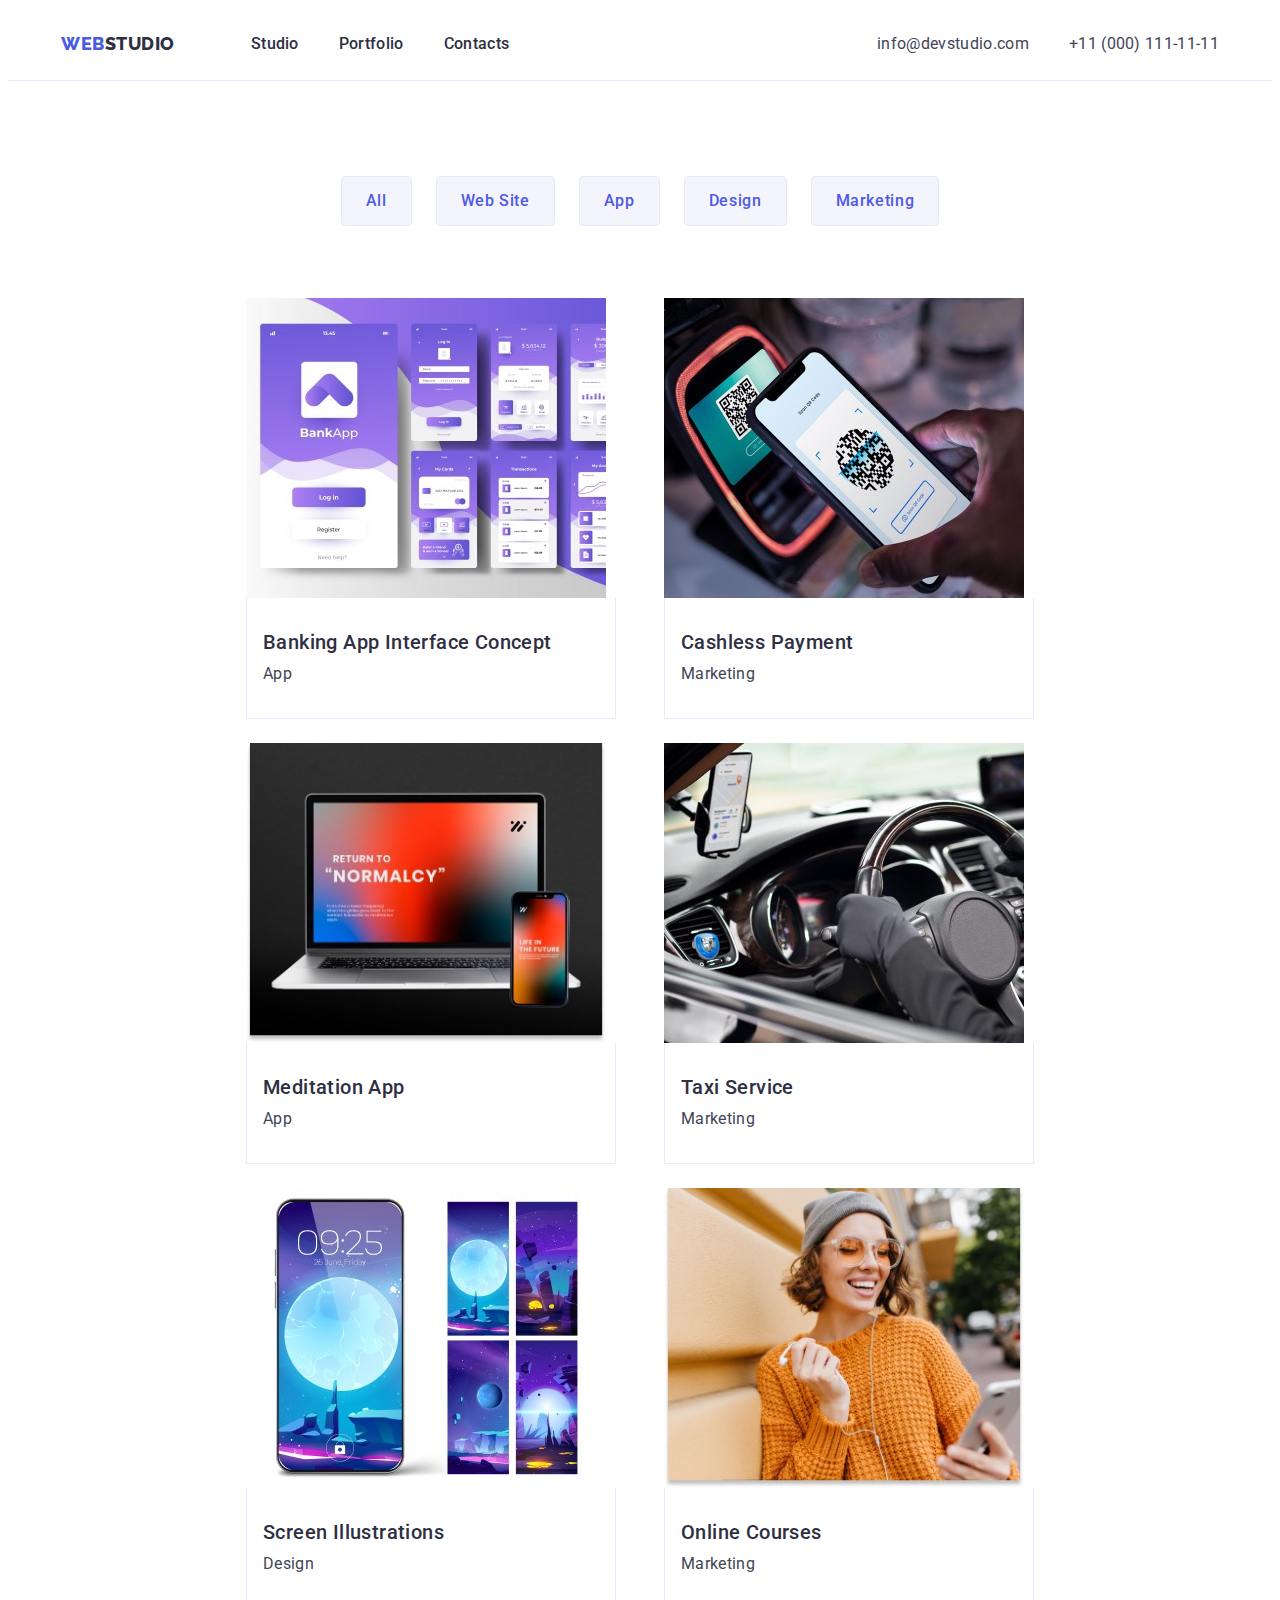
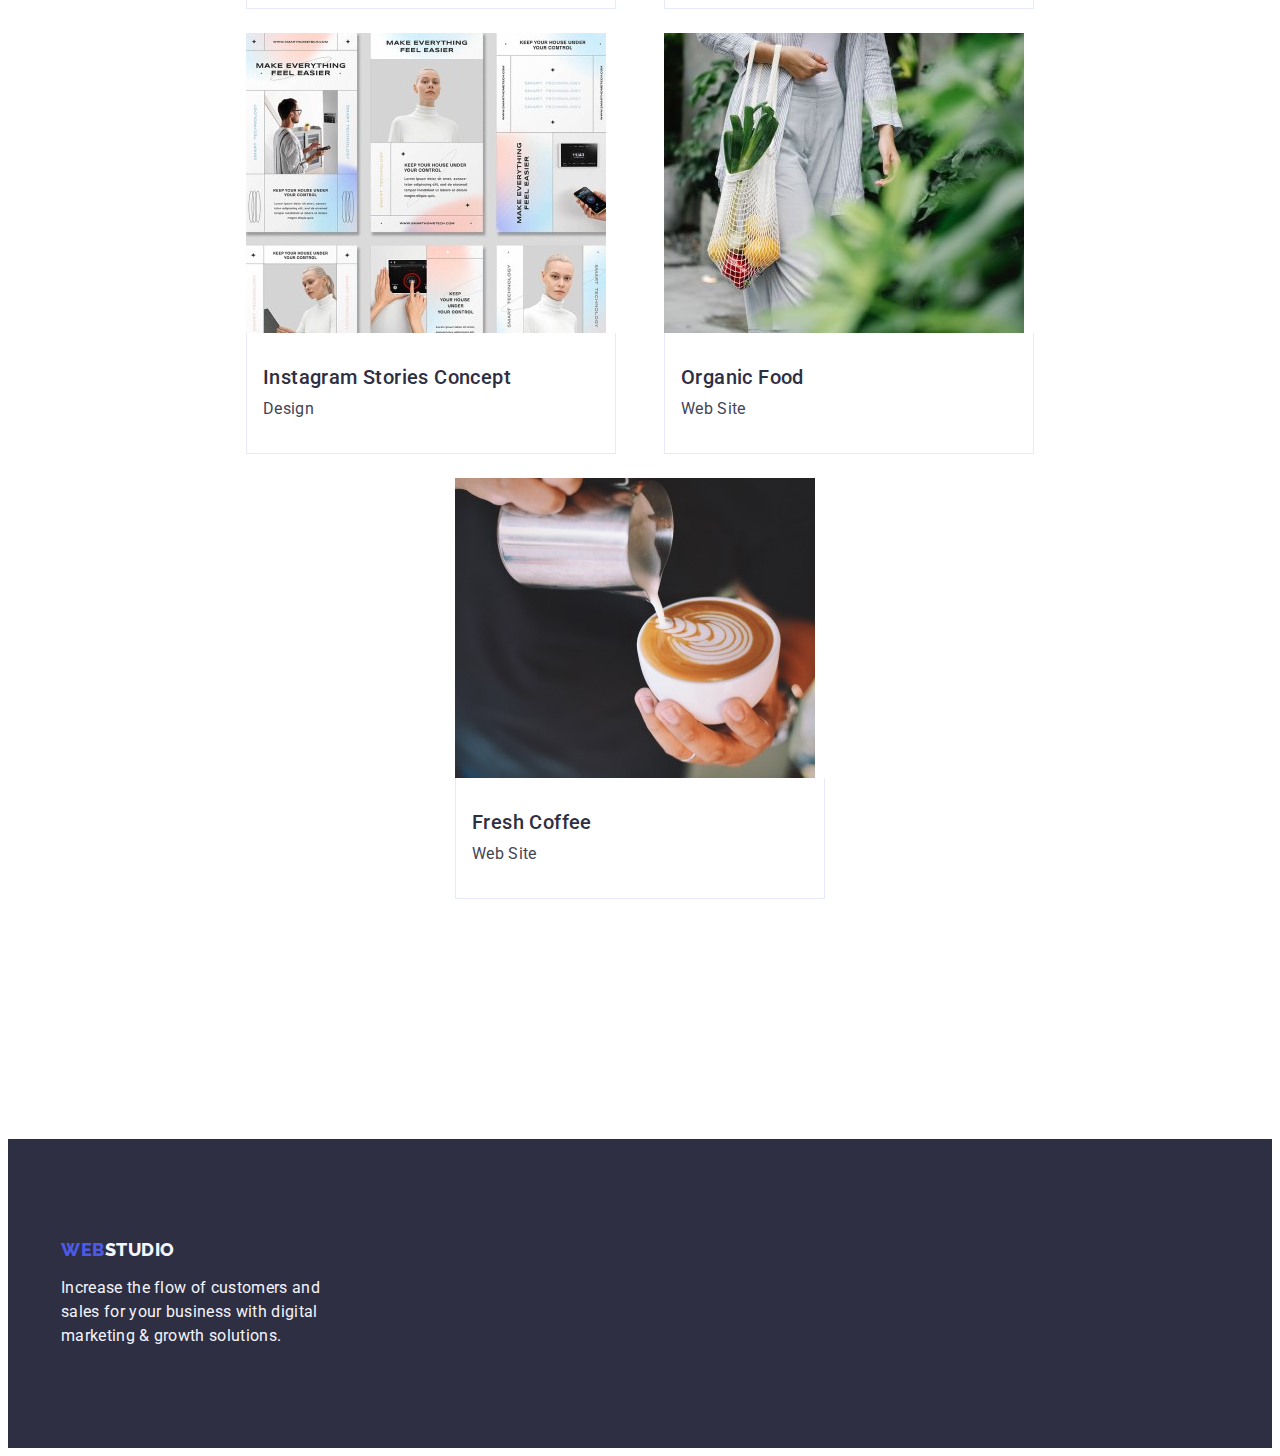
==== commit 1411510c: "Second Submission" ====
--- a/portfolio.html
+++ b/portfolio.html
@@ -40,107 +40,112 @@
     </header>
 
     <main>
-        <section class="container section">
-            <h1 hidden> Our works </h1>
+        <section class="section">
+            <div class="container">
+                <h1 class="visually-hidden"> Our works </h1>
 
-            <ul class="list portfolio-buttons-wrap">
-                <li><button type="button" class="portfolio-filter-button">All</button></li>
-                <li><button type="button" class="portfolio-filter-button">Web Site</button></li>
-                <li><button type="button" class="portfolio-filter-button">App</button></li>
-                <li><button type="button" class="portfolio-filter-button">Design</button></li>
-                <li><button type="button" class="portfolio-filter-button">Marketing</button></li>
-            </ul>
+                <ul class="list portfolio-buttons-wrap">
+                    <li><button type="button" class="portfolio-filter-button">All</button></li>
+                    <li><button type="button" class="portfolio-filter-button">Web Site</button></li>
+                    <li><button type="button" class="portfolio-filter-button">App</button></li>
+                    <li><button type="button" class="portfolio-filter-button">Design</button></li>
+                    <li><button type="button" class="portfolio-filter-button">Marketing</button></li>
+                </ul>
 
-            <ul class="list portfolio-project-wrap">
-                <li>
-                    <a class="link"> <img src="./images/banking-app-interface.jpg" class="block-images"
-                            alt="The interface of a banking app" width="360" height="300">
-                        <div class="portfolio-item-wrap">
-                            <h2 class="portfolio-project-subhead">Banking App Interface Concept</h2>
-                            <p class="portfolio-project-text">App</p>
-                        </div>
-                    </a>
-                </li>
-                <li>
-                    <a class="link"> <img src="./images/cashless-payment.jpg" class="block-images"
-                            alt="A phone scanning QR code for payment" width="360" height="300">
-                        <div class="portfolio-item-wrap">
-                            <h2 class="portfolio-project-subhead">Cashless Payment</h2>
-                            <p class="portfolio-project-text">Marketing</p>
-                        </div>
-                    </a>
-                </li>
-                <li>
-                    <a class="link"> <img src="./images/meditation-app.jpg" class="block-images"
-                            alt="Interface of the meditation app on laptom and phone" width="360" height="300">
-                        <div class="portfolio-item-wrap">
-                            <h2 class="portfolio-project-subhead">Meditation App</h2>
-                            <p class="portfolio-project-text">App</p>
-                        </div>
-                    </a>
-                </li>
-                <li>
-                    <a class="link"> <img src="./images/taxi-service.jpg" class="block-images"
-                            alt="A man driving a car looking at map on his phone" width="360" height="300">
-                        <div class="portfolio-item-wrap">
-                            <h2 class="portfolio-project-subhead">Taxi Service</h2>
-                            <p class="portfolio-project-text">Marketing</p>
-                        </div>
-                    </a>
-                </li>
-                <li>
-                    <a class="link"> <img src="./images/screen-illustrations.jpg" class="block-images"
-                            alt=" Wallpapers with the Moon on a phone" width="360" height="300">
-                        <div class="portfolio-item-wrap">
-                            <h2 class="portfolio-project-subhead">Screen Illustrations</h2>
-                            <p class="portfolio-project-text">Design</p>
-                        </div>
-                    </a>
-                </li>
-                <li>
-                    <a class="link"> <img src="./images/online-courses.jpg" class="block-images"
-                            alt="A happy woman looking at her phone" width="360" height="300">
-                        <div class="portfolio-item-wrap">
-                            <h2 class="portfolio-project-subhead">Online Courses</h2>
-                            <p class="portfolio-project-text">Marketing</p>
-                        </div>
-                    </a>
-                </li>
-                <li>
-                    <a class="link"> <img src="./images/instagram-stories.jpg" class="block-images"
-                            alt="Various examples of stylelized Instagram stories" width="360" height="300">
-                        <div class="portfolio-item-wrap">
-                            <h2 class="portfolio-project-subhead">Instagram Stories Concept</h2>
-                            <p class="portfolio-project-text">Design</p>
-                        </div>
-                    </a>
-                </li>
-                <li>
-                    <a class="link"> <img src="./images/organic-food.jpg" class="block-images"
-                            alt="A wooman walking with a bag of vegetables" width="360" height="300">
-                        <div class="portfolio-item-wrap">
-                            <h2 class="portfolio-project-subhead">Organic Food</h2>
-                            <p class="portfolio-project-text">Web Site</p>
-                        </div>
-                    </a>
-                </li>
-                <li>
-                    <a class="link"> <img src="./images/fresh-coffee.jpg" class="block-images"
-                            alt="A man pouring himself a cofee" width="360" height="300">
-                        <div class="portfolio-item-wrap">
-                            <h2 class="portfolio-project-subhead">Fresh Coffee</h2>
-                            <p class="portfolio-project-text">Web Site</p>
-                        </div>
-                    </a>
-                </li>
-            </ul>
+                <ul class="list portfolio-project-wrap">
+                    <li class="portfolio-project-item">
+                        <a class="link"> <img src="./images/banking-app-interface.jpg"
+                                alt="The interface of a banking app" width="360" height="300">
+                            <div class="portfolio-item-wrap">
+                                <h2 class="portfolio-project-subhead">Banking App Interface Concept</h2>
+                                <p class="portfolio-project-text">App</p>
+                            </div>
+                        </a>
+                    </li>
+                    <li class="portfolio-project-item">
+                        <a class="link"> <img src="./images/cashless-payment.jpg"
+                                alt="A phone scanning QR code for payment" width="360" height="300">
+                            <div class="portfolio-item-wrap">
+                                <h2 class="portfolio-project-subhead">Cashless Payment</h2>
+                                <p class="portfolio-project-text">Marketing</p>
+                            </div>
+                        </a>
+                    </li>
+                    <li class="portfolio-project-item">
+                        <a class="link"> <img src="./images/meditation-app.jpg"
+                                alt="Interface of the meditation app on laptom and phone" width="360" height="300">
+                            <div class="portfolio-item-wrap">
+                                <h2 class="portfolio-project-subhead">Meditation App</h2>
+                                <p class="portfolio-project-text">App</p>
+                            </div>
+                        </a>
+                    </li>
+                    <li class="portfolio-project-item">
+                        <a class="link"> <img src="./images/taxi-service.jpg"
+                                alt="A man driving a car looking at map on his phone" width="360" height="300">
+                            <div class="portfolio-item-wrap">
+                                <h2 class="portfolio-project-subhead">Taxi Service</h2>
+                                <p class="portfolio-project-text">Marketing</p>
+                            </div>
+                        </a>
+                    </li>
+                    <li class="portfolio-project-item">
+                        <a class="link"> <img src="./images/screen-illustrations.jpg"
+                                alt=" Wallpapers with the Moon on a phone" width="360" height="300">
+                            <div class="portfolio-item-wrap">
+                                <h2 class="portfolio-project-subhead">Screen Illustrations</h2>
+                                <p class="portfolio-project-text">Design</p>
+                            </div>
+                        </a>
+                    </li>
+                    <li class="portfolio-project-item">
+                        <a class="link"> <img src="./images/online-courses.jpg" alt="A happy woman looking at her phone"
+                                width="360" height="300">
+                            <div class="portfolio-item-wrap">
+                                <h2 class="portfolio-project-subhead">Online Courses</h2>
+                                <p class="portfolio-project-text">Marketing</p>
+                            </div>
+                        </a>
+                    </li>
+                    <li class="portfolio-project-item">
+                        <a class="link"> <img src="./images/instagram-stories.jpg"
+                                alt="Various examples of stylelized Instagram stories" width="360" height="300">
+                            <div class="portfolio-item-wrap">
+                                <h2 class="portfolio-project-subhead">Instagram Stories Concept</h2>
+                                <p class="portfolio-project-text">Design</p>
+                            </div>
+                        </a>
+                    </li>
+                    <li class="portfolio-project-item">
+                        <a class="link"> <img src="./images/organic-food.jpg"
+                                alt="A wooman walking with a bag of vegetables" width="360" height="300">
+                            <div class="portfolio-item-wrap">
+                                <h2 class="portfolio-project-subhead">Organic Food</h2>
+                                <p class="portfolio-project-text">Web Site</p>
+                            </div>
+                        </a>
+                    </li>
+                    <li class="portfolio-project-item">
+                        <a class="link"> <img src="./images/fresh-coffee.jpg" alt="A man pouring himself a cofee"
+                                width="360" height="300">
+                            <div class="portfolio-item-wrap">
+                                <h2 class="portfolio-project-subhead">Fresh Coffee</h2>
+                                <p class="portfolio-project-text">Web Site</p>
+                            </div>
+                        </a>
+                    </li>
+                </ul>
+            </div>
         </section>
     </main>
 
-    <footer class="footer container">
-        <a href="./index.html" class="logo link">Web<span class="footer-studio-color">Studio</span></a>
-        <p class="copyright-text">Increase the flow of customers and sales for your business with digital marketing &
-            growth solutions.</p>
+    <footer class="footer">
+        <div class="container">
+            <a href="./index.html" class="logo link footer-logo">Web<span class="footer-studio-color">Studio</span></a>
+            <p class="copyright-text">Increase the flow of customers and sales for your business with digital marketing
+                &
+                growth solutions.</p>
+        </div>
     </footer>
 </body>
 
--- a/css/styles.css
+++ b/css/styles.css
@@ -31,7 +31,7 @@
   margin: 0;
 }
 
-.block-images {
+img {
   display: block;
 }
 
@@ -39,6 +39,19 @@
   margin-top: 0;
   margin-bottom: 0;
   padding-left: 0;
+}
+.visually-hidden {
+  position: absolute;
+  width: 1px;
+  height: 1px;
+  margin: -1px;
+  border: 0;
+  padding: 0;
+
+  white-space: nowrap;
+  clip-path: inset(100%);
+  clip: rect(0 0 0 0);
+  overflow: hidden;
 }
 
 .logo {
@@ -49,6 +62,7 @@
   line-height: 1.17;
   letter-spacing: 0.03em;
   text-transform: uppercase;
+  margin-right: 76px;
 }
 
 .link {
@@ -85,12 +99,12 @@
 
 .navigation-wrap {
   display: flex;
+  align-items: center;
 }
 
 .navigation-list {
   display: flex;
   gap: 40px;
-  margin-left: 76px;
 }
 
 .header-studio-color {
@@ -154,20 +168,23 @@
 
 .footer {
   background-color: #2e2f42;
-  padding-top: 100px;
-  padding-bottom: 100px;
+  padding: 100px 0;
 }
 
 .footer-studio-color {
   color: #f4f4fd;
 }
 
+.footer-logo {
+  display: inline-block;
+  margin-bottom: 16px;
+}
+
 .copyright-text {
   font-size: 16px;
   line-height: 1.5;
   letter-spacing: 0.02em;
   color: #f4f4fd;
-  margin-top: 16px;
   width: 100%;
   max-width: 264px;
 }
@@ -177,6 +194,7 @@
 .hero-section {
   background-color: #2e2f42;
   display: flex;
+  padding: 188px 0;
   flex-direction: column;
   justify-content: center;
   align-items: center;
@@ -212,8 +230,11 @@
   align-items: flex-start;
   padding: 16px 32px;
   gap: 10px;
-  border: 0;
+  border: none;
+  display: block;
   margin-bottom: 188px;
+  min-width: 169px;
+  height: 56px;
 }
 
 .studio-hero-button:hover {
@@ -227,7 +248,7 @@
 /* ---------------Studio About Us---------------*/
 
 .about-us-section {
-  padding-top: 120px;
+  padding: 120px 0;
 }
 
 .about-us-wrap {
@@ -235,7 +256,7 @@
   gap: 24px;
 }
 
-.about-us-wrap li {
+.about-us-item {
   flex-basis: calc((100% - 24px * 3) / 4);
 }
 
@@ -245,6 +266,7 @@
   line-height: 1.2;
   letter-spacing: 0.02em;
   color: #2e2f42;
+  margin-bottom: 8px;
 }
 
 .about-us-text {
@@ -252,7 +274,6 @@
   line-height: 1.5;
   letter-spacing: 0.02em;
   color: #434455;
-  margin-top: 8px;
 }
 
 /* ---------------Studio What We Do---------------*/
@@ -273,7 +294,7 @@
   gap: 24px;
 }
 
-.we-doing-list li {
+.we-doing-item {
   flex-basis: calc((100% - 2 * 24px) / 3);
 }
 
@@ -281,6 +302,7 @@
 
 .our-team-section {
   background-color: #f4f4fd;
+  padding: 120px 0;
 }
 
 .our-team-head {
@@ -291,7 +313,7 @@
   letter-spacing: 0.02em;
   text-transform: capitalize;
   color: #2e2f42;
-  padding-top: 120px;
+  margin-bottom: 72px;
 }
 
 .team-list {
@@ -302,11 +324,12 @@
 }
 
 .team-wrap {
-  margin: 32px 16px;
+  padding: 32px 16px;
 }
 
 .our-team-item {
   background-color: #ffffff;
+  border-radius: 0px 0px 4px 4px;
 }
 
 .our-team-subhead {
@@ -316,6 +339,7 @@
   text-align: center;
   letter-spacing: 0.02em;
   color: #2e2f42;
+  margin-bottom: 8px;
 }
 
 .our-team-text {
@@ -327,6 +351,14 @@
 }
 
 /* ---------------Poertfolio Page---------------*/
+
+.portfolio-buttons-wrap {
+  display: flex;
+  justify-content: center;
+  margin-bottom: 72px;
+  padding-top: 95px;
+  gap: 24px;
+}
 
 .portfolio-filter-button {
   color: #4d5ae5;
@@ -339,23 +371,15 @@
   letter-spacing: 0.04em;
   cursor: pointer;
   padding: 12px 24px;
-  border: 0;
+  border: 1px solid #e7e9fc;
   border-radius: 4px;
-}
-
-.portfolio-buttons-wrap {
-  display: flex;
-  justify-content: center;
-  margin-bottom: 72px;
-  padding-top: 95px;
-  gap: 24px;
 }
 
 .portfolio-filter-button:hover {
   color: #ffffff;
   background-color: #404bbf;
   border-radius: 4px;
-  border: 0;
+  border: 1px solid transparent;
   box-shadow: 0px 3px 1px rgba(0, 0, 0, 0.1), 0px 2px 1px rgba(0, 0, 0, 0.08),
     0px 2px 2px rgba(0, 0, 0, 0.12);
 }
@@ -363,17 +387,28 @@
 .portfolio-filter-button:focus {
   color: #ffffff;
   background-color: #404bbf;
-  border: 0;
+  border: 1px solid transparent;
   box-shadow: 0px 3px 1px rgba(0, 0, 0, 0.1), 0px 2px 1px rgba(0, 0, 0, 0.08),
     0px 2px 2px rgba(0, 0, 0, 0.12);
 }
 
+.portfolio-project-item {
+  width: calc((100% - 48px) / 3);
+}
+
 .portfolio-project-wrap {
   display: flex;
   flex-wrap: wrap;
   justify-content: center;
-  gap: 48px 24px;
+  column-gap: 48px;
+  row-gap: 24px;
   padding-bottom: 120px;
+}
+
+.portfolio-item-wrap {
+  border: 1px solid #e7e9fc;
+  border-top: none;
+  padding: 32px 16px;
 }
 
 .portfolio-project-subhead {
@@ -382,7 +417,7 @@
   line-height: 1.2;
   letter-spacing: 0.02em;
   color: #2e2f42;
-  margin: 32px auto 8px 16px;
+  margin-bottom: 8px;
 }
 
 .portfolio-project-text {
@@ -390,12 +425,4 @@
   line-height: 1.5;
   letter-spacing: 0.02em;
   color: #434455;
-  margin: 0 auto 32px 16px;
-}
-
-.portfolio-item-wrap {
-  border-bottom: 1px solid #e7e9fc;
-  border-right: 1px solid #e7e9fc;
-  border-left: 1px solid #e7e9fc;
-  padding-top: 32px;
-}
+}
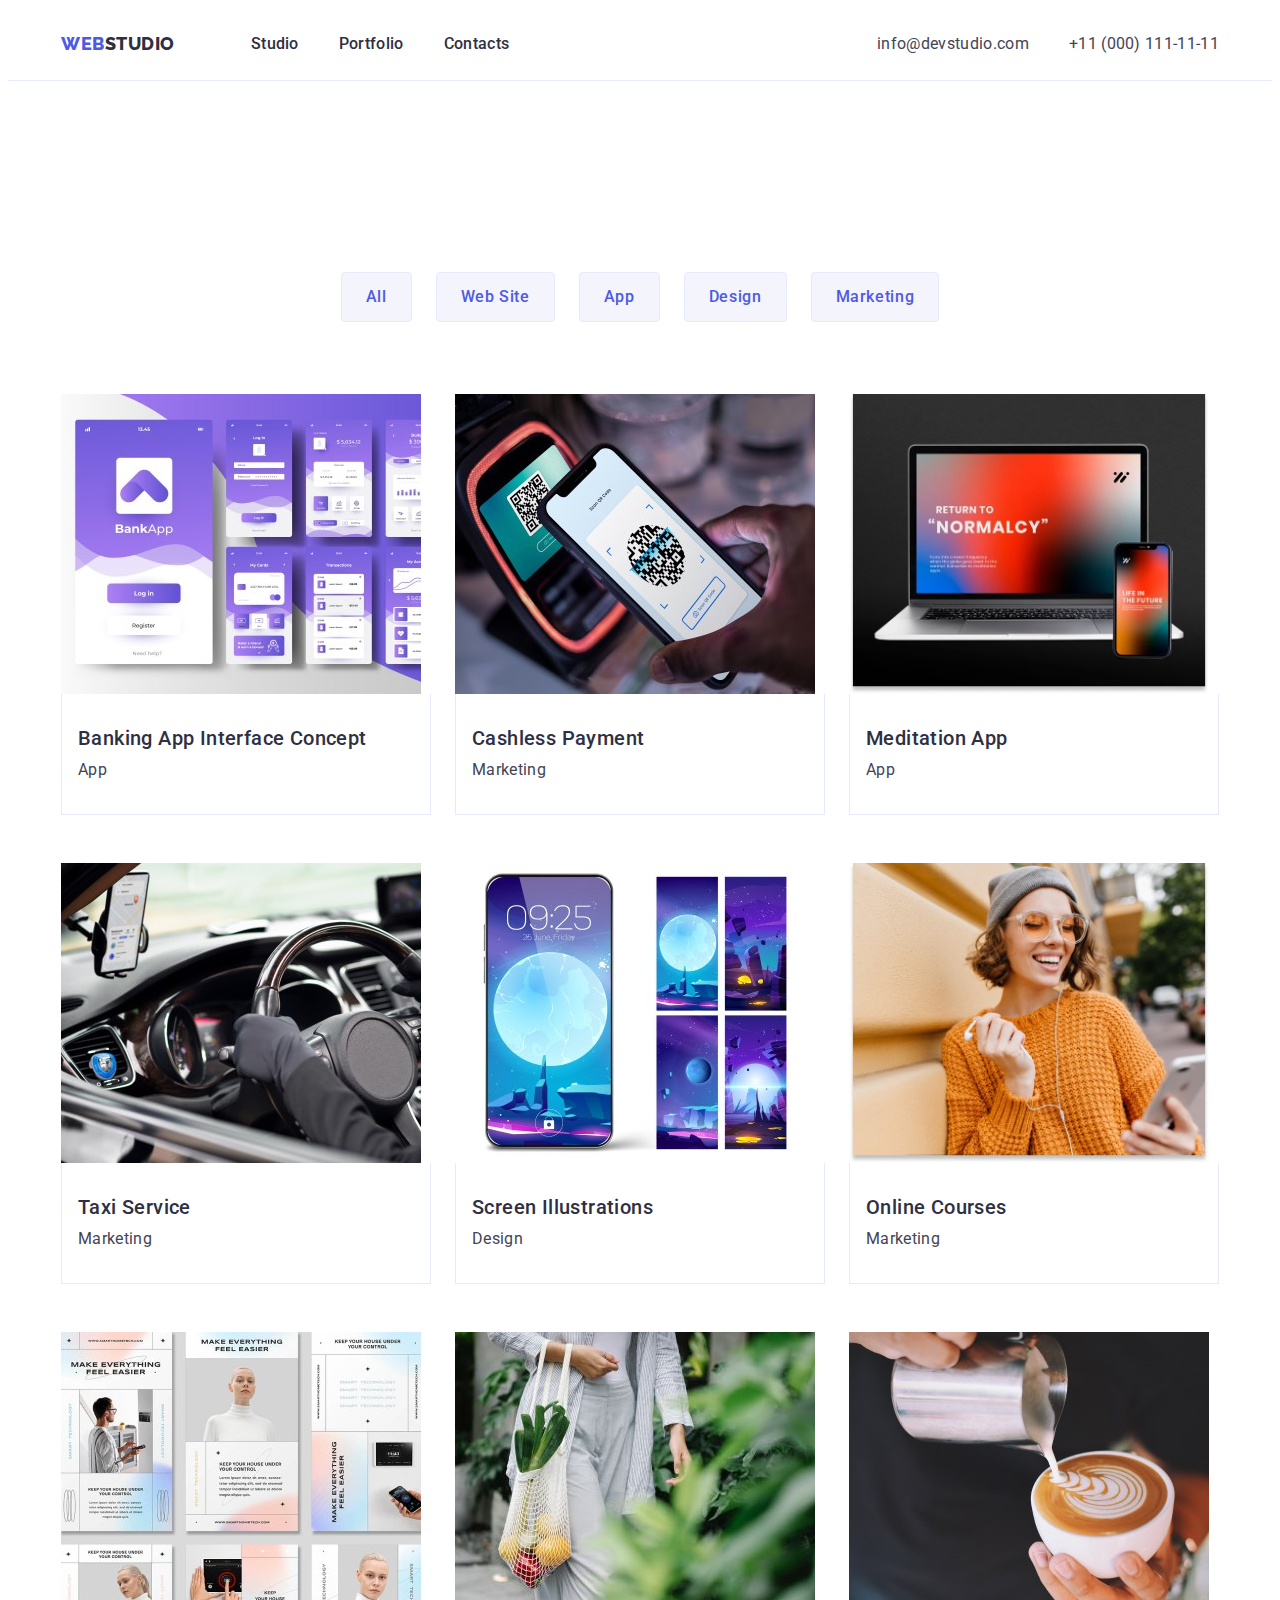
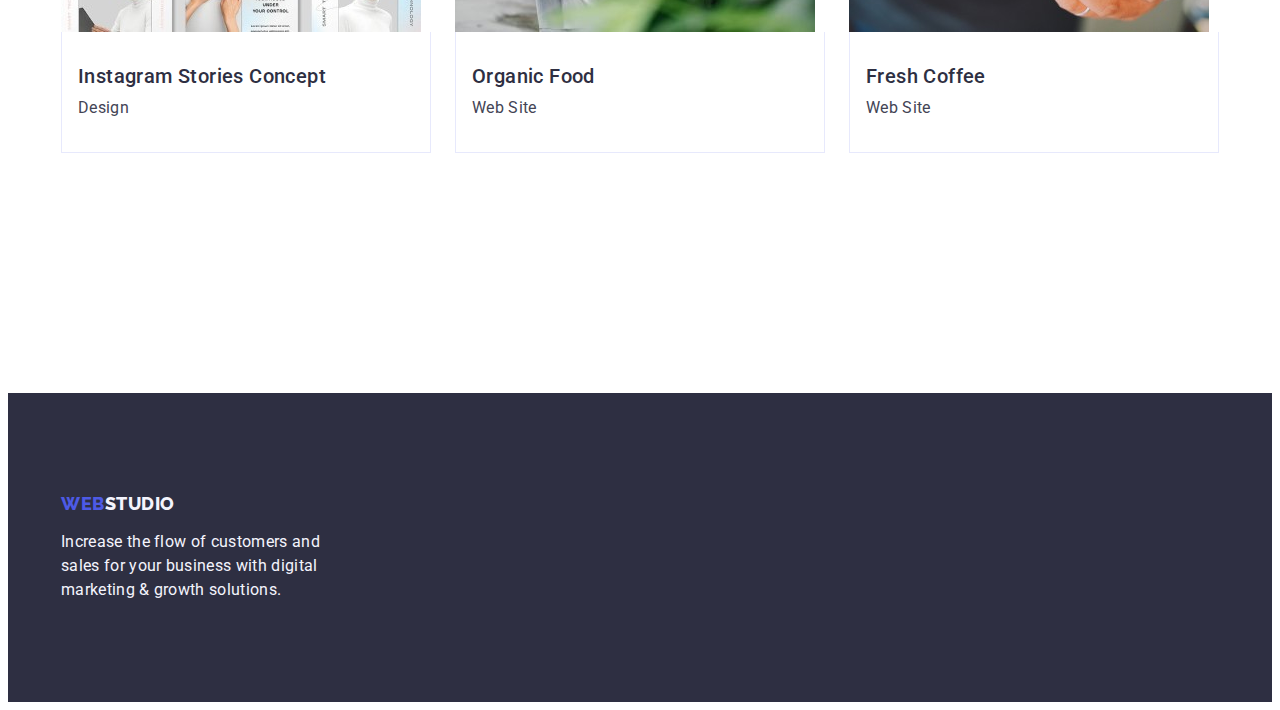
==== commit 1ca8406e: "Third Submission" ====
--- a/portfolio.html
+++ b/portfolio.html
@@ -40,7 +40,7 @@
     </header>
 
     <main>
-        <section class="section">
+        <section class="section portfolio-main-section">
             <div class="container">
                 <h1 class="visually-hidden"> Our works </h1>
 
--- a/css/styles.css
+++ b/css/styles.css
@@ -352,6 +352,10 @@
 
 /* ---------------Poertfolio Page---------------*/
 
+.portfolio-main-section {
+  padding: 96px 0 120px 0;
+}
+
 .portfolio-buttons-wrap {
   display: flex;
   justify-content: center;
@@ -400,8 +404,8 @@
   display: flex;
   flex-wrap: wrap;
   justify-content: center;
-  column-gap: 48px;
-  row-gap: 24px;
+  column-gap: 24px;
+  row-gap: 48px;
   padding-bottom: 120px;
 }
 
